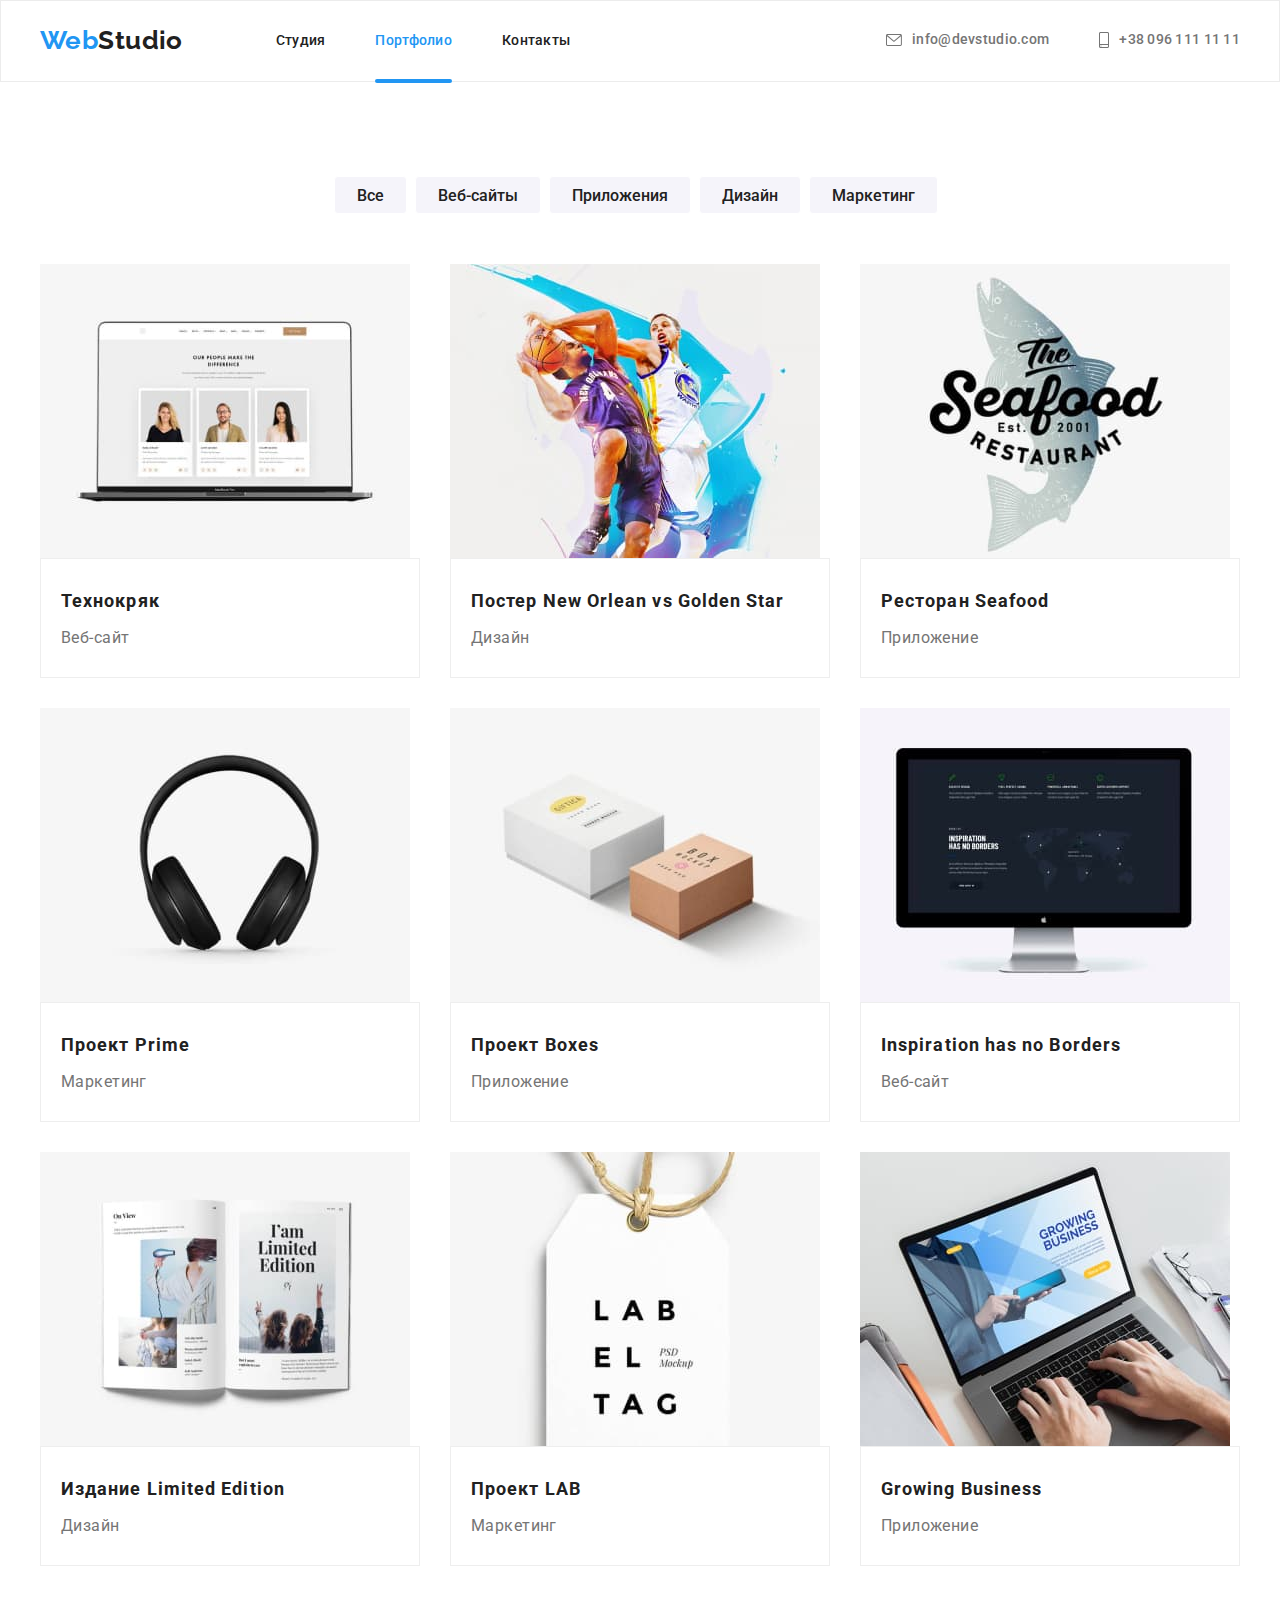
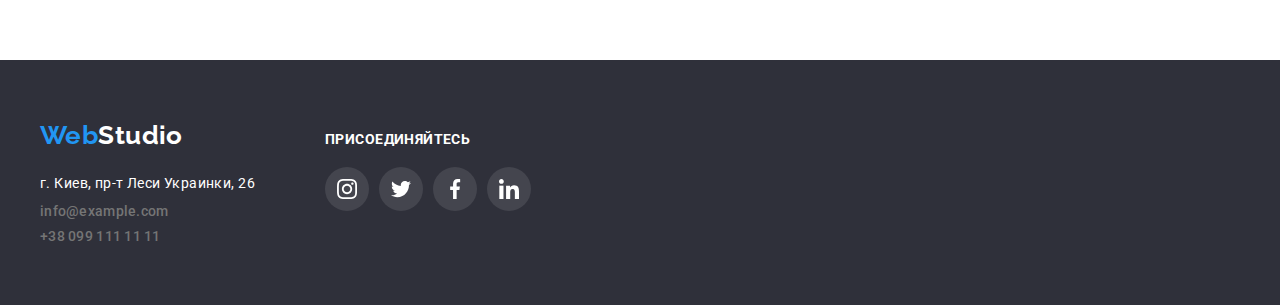
==== portfolio.html @ f32c3f4b "add new files" ====
<!DOCTYPE html>
<html lang="en">
  <head>
    <meta charset="UTF-8" />
    <meta http-equiv="X-UA-Compatible" content="IE=edge" />
    <meta name="viewport" content="width=device-width, initial-scale=1.0" />
    <title>Portfolio</title>
    <link rel="preconnect" href="https://fonts.gstatic.com" />
    <link
      href="https://fonts.googleapis.com/css2?family=Raleway:wght@700&family=Roboto:wght@400;500;700;900&display=swap"
      rel="stylesheet"
    />
    <link
      rel="stylesheet"
      href="https://cdnjs.cloudflare.com/ajax/libs/modern-normalize/0.2.0/modern-normalize.min.css"
      integrity="sha512-sqIVMkf5f8XGYI/UZYGs7wODxlUeoj9JknataPfUwtvrSKWMHrMXGZ7Evb6nabFYJQG15vFFyALe6r0nWCD1Ug=="
      crossorigin="anonymous"
    />
    <link rel="stylesheet" href="./css/style.css" />
  </head>

  <!-- BODY -->

  <body>
    <!-- HEADER -->
    <header class="header">
      <div class="container header-container">
        <!--NAVIGATION-->
        <nav class="menu-nav">
          <!--LOGO-->
          <a class="logo-header link animate__fadeIn" href="/index.html">
            <span class="logo-word">Web</span>Studio
          </a>
          <!--MENU-->
          <ul class="menu list">
            <li class="menu-item">
              <a class="menu-link link" href="./index.html">Студия</a>
            </li>
            <li class="menu-item">
              <a class="menu-link link portfolio current" href="./portfolio.html"
                >Портфолио</a
              >
            </li>
            <li class="menu-item">
              <a class="menu-link link" href="http://">Контакты</a>
            </li>
          </ul>
        </nav>

        <!--CONTACTS-->
        <ul class="contact-list list">
          <li>
            <a class="mail-link link" href="mailto:info@devstudio.com"
              ><svg class="mail-icon">
                <use href="./images/sprite.svg#icon-envelope"></use>
              </svg>
              info@devstudio.com</a
            >
          </li>
          <li>
            <a class="tel-link link" href="tel:++380961111111"
              ><svg class="smartphone-icon">
                <use href="./images/sprite.svg#icon-smartphone"></use>
              </svg>
              +38 096 111 11 11</a
            >
          </li>
        </ul>
      </div>
    </header>
    <!--END HEADER -->

    <!-- MAIN CONTENT -->
    <main>
      <section class="section">
        <div class="container">
          <!-- SECTION ONE - BUTTONS LIST -->
          <ul class="btn-list list">
            <li class="btn-list-item">
              <button class="btn-list-item-prtf" type="button">Все</button>
            </li>
            <li class="btn-list-item">
              <button class="btn-list-item-prtf" type="button">
                Веб-сайты
              </button>
            </li>
            <li class="btn-list-item">
              <button class="btn-list-item-prtf" type="button">
                Приложения
              </button>
            </li>
            <li class="btn-list-item">
              <button class="btn-list-item-prtf" type="button">Дизайн</button>
            </li>
            <li class="btn-list-item">
              <button class="btn-list-item-prtf" type="button">
                Маркетинг
              </button>
            </li>
          </ul>
          <!-- END BTN LIST -->

          <!-- SECTION TWO - IMAGES GALLERY -->
          <ul class="img-gallery list">
            <li class="img-gallery-item">
              <a href="#" class="gallery-item-link link"
                ><div class="gallery-list-image-wrapper">
                  <p class="overlay">
                    Технокряк это современная площадка распространения
                    коронавируса. Компании используют эту платформу для
                    цифрового шпионажа и атак на защищённые сервера
                    конкурентов.Технокряк это современная площадка
                    распространения коронавируса. Компании используют эту
                    платформу для цифрового шпионажа и атак на защищённые
                    сервера конкурентов.
                  </p>
                  <img
                    src="./images/portfolio-images/img.jpg"
                    alt=""
                    width="370"
                    height="294"
                  />
                </div>
                <div class="img-gallery-card">
                  <h3 class="img-gallery-item-h3">Технокряк</h3>
                  <p class="img-gallery-item-p">Веб-сайт</p>
                </div>
              </a>
            </li>
            <li class="img-gallery-item">
              <a href="#" class="gallery-item-link link"
                ><div class="gallery-list-image-wrapper">
                  <p class="overlay">
                    Технокряк это современная площадка распространения
                    коронавируса. Компании используют эту платформу для
                    цифрового шпионажа и атак на защищённые сервера
                    конкурентов.Технокряк это современная площадка
                    распространения коронавируса. Компании используют эту
                    платформу для цифрового шпионажа и атак на защищённые
                    сервера конкурентов.
                  </p>
              <img
                src="./images/portfolio-images/img-1.jpg"
                alt=""
                width="370"
                height="294"
              /></div>
              <div class="img-gallery-card">
                <h3 class="img-gallery-item-h3">
                  Постер New Orlean vs Golden Star
                </h3>
                <p class="img-gallery-item-p">Дизайн</p>
              </div>
            </li>
            <li class="img-gallery-item">
              <a href="#" class="gallery-item-link link"
                ><div class="gallery-list-image-wrapper">
                  <p class="overlay">
                    Технокряк это современная площадка распространения
                    коронавируса. Компании используют эту платформу для
                    цифрового шпионажа и атак на защищённые сервера
                    конкурентов.Технокряк это современная площадка
                    распространения коронавируса. Компании используют эту
                    платформу для цифрового шпионажа и атак на защищённые
                    сервера конкурентов.
                  </p>
              <img
                src="./images/portfolio-images/img-2.jpg"
                alt=""
                width="370"
                height="294"
              /></div>
              <div class="img-gallery-card">
                <h3 class="img-gallery-item-h3">Ресторан Seafood</h3>
                <p class="img-gallery-item-p">Приложение</p>
              </div>
            </li>
            <li class="img-gallery-item">
              <a href="#" class="gallery-item-link link"
                ><div class="gallery-list-image-wrapper">
                  <p class="overlay">
                    Технокряк это современная площадка распространения
                    коронавируса. Компании используют эту платформу для
                    цифрового шпионажа и атак на защищённые сервера
                    конкурентов.Технокряк это современная площадка
                    распространения коронавируса. Компании используют эту
                    платформу для цифрового шпионажа и атак на защищённые
                    сервера конкурентов.
                  </p>
              <img
                src="./images/portfolio-images/img-3.jpg"
                alt=""
                width="370"
                height="294"
              /></div>
              <div class="img-gallery-card">
                <h3 class="img-gallery-item-h3">Проект Prime</h3>
                <p class="img-gallery-item-p">Маркетинг</p>
              </div>
            </li>
            <li class="img-gallery-item">
              <a href="#" class="gallery-item-link link"
                ><div class="gallery-list-image-wrapper">
                  <p class="overlay">
                    Технокряк это современная площадка распространения
                    коронавируса. Компании используют эту платформу для
                    цифрового шпионажа и атак на защищённые сервера
                    конкурентов.Технокряк это современная площадка
                    распространения коронавируса. Компании используют эту
                    платформу для цифрового шпионажа и атак на защищённые
                    сервера конкурентов.
                  </p>
              <img
                src="./images/portfolio-images/img-4.jpg"
                alt=""
                width="370"
                height="294"
              /></div>
              <div class="img-gallery-card">
                <h3 class="img-gallery-item-h3">Проект Boxes</h3>
                <p class="img-gallery-item-p">Приложение</p>
              </div>
            </li>
            <li class="img-gallery-item">
              <a href="#" class="gallery-item-link link"
                ><div class="gallery-list-image-wrapper">
                  <p class="overlay">
                    Технокряк это современная площадка распространения
                    коронавируса. Компании используют эту платформу для
                    цифрового шпионажа и атак на защищённые сервера
                    конкурентов.Технокряк это современная площадка
                    распространения коронавируса. Компании используют эту
                    платформу для цифрового шпионажа и атак на защищённые
                    сервера конкурентов.
                  </p>
              <img
                src="./images/portfolio-images/img-5.jpg"
                alt=""
                width="370"
                height="294"
              /></div>
              <div class="img-gallery-card">
                <h3 class="img-gallery-item-h3">Inspiration has no Borders</h3>
                <p class="img-gallery-item-p">Веб-сайт</p>
              </div>
            </li>
            <li class="img-gallery-item">
              <a href="#" class="gallery-item-link link"
                ><div class="gallery-list-image-wrapper">
                  <p class="overlay">
                    Технокряк это современная площадка распространения
                    коронавируса. Компании используют эту платформу для
                    цифрового шпионажа и атак на защищённые сервера
                    конкурентов.Технокряк это современная площадка
                    распространения коронавируса. Компании используют эту
                    платформу для цифрового шпионажа и атак на защищённые
                    сервера конкурентов.
                  </p>
              <img
                src="./images/portfolio-images/img-6.jpg"
                alt=""
                width="370"
                height="294"
              /></div>
              <div class="img-gallery-card">
                <h3 class="img-gallery-item-h3">Издание Limited Edition</h3>
                <p class="img-gallery-item-p">Дизайн</p>
              </div>
            </li>
            <li class="img-gallery-item">
              <a href="#" class="gallery-item-link link"
                ><div class="gallery-list-image-wrapper">
                  <p class="overlay">
                    Технокряк это современная площадка распространения
                    коронавируса. Компании используют эту платформу для
                    цифрового шпионажа и атак на защищённые сервера
                    конкурентов.Технокряк это современная площадка
                    распространения коронавируса. Компании используют эту
                    платформу для цифрового шпионажа и атак на защищённые
                    сервера конкурентов.
                  </p>
              <img
                src="./images/portfolio-images/img-7.jpg"
                alt=""
                width="370"
                height="294"
              /></div>
              <div class="img-gallery-card">
                <h3 class="img-gallery-item-h3">Проект LAB</h3>
                <p class="img-gallery-item-p">Маркетинг</p>
              </div>
            </li>
            <li class="img-gallery-item">
              <a href="#" class="gallery-item-link link"
                ><div class="gallery-list-image-wrapper">
                  <p class="overlay">
                    Технокряк это современная площадка распространения
                    коронавируса. Компании используют эту платформу для
                    цифрового шпионажа и атак на защищённые сервера
                    конкурентов.Технокряк это современная площадка
                    распространения коронавируса. Компании используют эту
                    платформу для цифрового шпионажа и атак на защищённые
                    сервера конкурентов.
                  </p>
              <img
                src="./images/portfolio-images/img-8.jpg"
                alt=""
                width="370"
                height="294"
              /></div>
              <div class="img-gallery-card">
                <h3 class="img-gallery-item-h3">Growing Business</h3>
                <p class="img-gallery-item-p">Приложение</p>
              </div>
            </li>
          </ul>
          <!-- END IMAGES -->
        </div>
      </section>
    </main>

    <!-- FOOTER -->

    <footer class="footer">
      <div class="container footer-container">
        <div class="footer-left-container">
          <!--LOGO -->
          <div class="footer-logo-div">
            <a class="footer-logo link" href="/index.html">
              <span class="logo-word">Web</span>Studio
            </a>
          </div>
          <!-- CONTACTS -->

          <address class="logo-footer address">
            <ul class="list">
              <li class="address-link">
                <a
                  class="link"
                  href="https://goo.gl/maps/H4tPE2jpk2JbAKVr9"
                  target="_blank"
                  rel="noopener noreferrer"
                >
                  г. Киев, пр-т Леси Украинки, 26
                </a>
              </li>
              <li class="address-link">
                <a class="mail-link link" href="mailto:info@example.com">
                  info@example.com
                </a>
              </li>
              <li class="address-link">
                <a class="tel-link link" href="tel:+380991111111">
                  +38 099 111 11 11
                </a>
              </li>
            </ul>
          </address>
        </div>
        <!-- END CONTACTS -->

        <!-- SOCIAL IKONS -->
        <div class="footer-social-container">
          <h3 class="footer-social-title">Присоединяйтесь</h3>
          <ul class="list footer-social-list">
            <li class="footer-social-list-item">
              <a href="#" class="footer-social-list-item-link">
                <svg class="footer-social-icon" width="20" height="20">
                  <use href="./images/sprite.svg#icon-instagram"></use>
                </svg>
              </a>
            </li>
            <li class="footer-social-list-item">
              <a href="#" class="footer-social-list-item-link">
                <svg class="footer-social-icon" width="20" height="20">
                  <use href="./images/sprite.svg#icon-twitter"></use>
                </svg>
              </a>
            </li>
            <li class="footer-social-list-item">
              <a href="#" class="footer-social-list-item-link">
                <svg class="footer-social-icon" width="20" height="20">
                  <use href="./images/sprite.svg#icon-facebook"></use>
                </svg>
              </a>
            </li>
            <li class="footer-social-list-item">
              <a href="#" class="footer-social-list-item-link">
                <svg class="footer-social-icon" width="20" height="20">
                  <use href="./images/sprite.svg#icon-linkedin"></use>
                </svg>
              </a>
            </li>
          </ul>
        </div>
      </div>
    </footer>
  </body>
</html>
---- css/style.css ----
:root {
  --main-font: "Roboto", sans-serif;
  --secondary-font: "Raleway", sans-serif;
  --main-bcgrnd-color: #ffffff;
  --font-heading-color: #212121;
  --font-paragraph-color: #757575;
  --main-and-footer-bcgrnd-color: #2f303a;
  --font—btn-accent-color: #2196f3;
  --btn-click-on-color: #188ce8;
  --btn-portfolio-color: #f5f4fa;
  --team-bcrnd-color: #f5f4fa;
  --social-icon-main-color: #afb1b8;
  --background-image-color: #c4c4c4;
  --backgroung-image-overlay: rgba(47, 48, 58, 0.4);
  --background-icon-color: #f5f4fa;
}
/* BASE RESET */
h1,
h2,
h3,
h4,
h5,
h6,
p {
  margin-top: 0;
  margin-bottom: 0;
}
ul,
ol {
  margin-top: 0;
  margin-bottom: 0;
  padding-left: 0;
}
img {
  display: block;
}
.list {
  list-style: none;
}
.link {
  text-decoration: none;
  color: var(--main-bcgrnd-color);
}
.section {
  padding-top: 94px;
  padding-bottom: 94px;
}
/* DIV Class = CONTAINER center content */
.container {
  width: 1200px;
  padding-left: 15px;
  padding-right: 15px;
  margin: 0 auto;
}
/* hide checkbox */
.visually-hidden {
  position: absolute !important;
  clip: rect(1px 1px 1px 1px); /* IE6, IE7 */
  clip: rect(1px, 1px, 1px, 1px);
  padding: 0 !important;
  border: 0 !important;
  height: 1px !important;
  width: 1px !important;
  overflow: hidden;
}

/* BODY */
body {
  font-family: var(--main-font);
  background-color: var(--main-bcgrnd-color);
  color: var(--font-heading-color);
  font-size: 14px;
  letter-spacing: 0.03em;
  margin: 0 auto;
}

/* HEADER */
.header {
  padding-top: 24px;
  padding-bottom: 25px;
  background-color: var(--main-bcgrnd-color);
  border: 1px solid #ececec;
}
.header-container {
  display: flex;
  justify-content: space-between;
}
.menu-nav {
  display: flex;
  align-items: center;
}
.menu {
  display: flex;
}
.menu-item:not(:last-child) {
  margin-right: 50px;
}
.menu-link {
  position: relative;
  font-family: "Roboto", sans-serif;
  font-weight: 500;
  line-height: 1.14;
  letter-spacing: 0.02em;
  color: var(--font-heading-color);
  transition: color 250ms cubic-bezier(0.4, 0, 0.2, 1),
    fill 250ms cubic-bezier(0.4, 0, 0.2, 1);
}
.menu-link:hover,
.menu-link:focus {
  color: var(--font—btn-accent-color);
}
/* contacts */
.contact-list {
  display: flex;
  align-items: center;
}
.mail-icon {
  width: 16px;
  height: 12px;
  margin-right: 10px;
}
.smartphone-icon {
  width: 10px;
  height: 16px;
  margin-right: 10px;
}
.mail-link {
  font-family: "Roboto", sans-serif;
  font-weight: 500;
  line-height: 1.14;
  letter-spacing: 0.02em;
  color: var(--font-paragraph-color);
  margin-right: 50px;
  fill: var(--font-paragraph-color);
  display: flex;
  align-items: center;
  transition: color 250ms cubic-bezier(0.4, 0, 0.2, 1),
    fill 250ms cubic-bezier(0.4, 0, 0.2, 1);
}
.mail-link:hover,
.mail-link:focus {
  color: var(--font—btn-accent-color);
  fill: var(--font—btn-accent-color);
}
.studio,
.portfolio {
  color: var(--font—btn-accent-color);
}
.tel-link {
  font-family: "Roboto", sans-serif;
  font-weight: 500;
  line-height: 1.14;
  letter-spacing: 0.02em;
  color: var(--font-paragraph-color);
  fill: var(--font-paragraph-color);
  display: flex;
  align-items: center;
  transition: color 250ms cubic-bezier(0.4, 0, 0.2, 1),
    fill 250ms cubic-bezier(0.4, 0, 0.2, 1);
}
.tel-link:hover,
.tel-link:focus {
  color: var(--font—btn-accent-color);
  fill: var(--font—btn-accent-color);
}
.logo-header {
  font-family: "Raleway", sans-serif;
  font-weight: 700;
  font-size: 26px;
  line-height: 1.19;
  color: var(--font-heading-color);
  margin-right: 93px;
  /* animation-duration: 3000ms;
  animation-iteration-count: 1; */
}
/* decorate line current*/
.current::after {
  position: absolute;
  content: "";
  left: 0;
  width: 100%;
  height: 4px;
  background-color: var(--font—btn-accent-color);
  margin-top: 47px;
  border-radius: 2px;
}
/* END HEADER */

/* MAIN CONTENT */

/* SECTION ONE - HERO */
.hero {
  padding-top: 200px;
  padding-bottom: 200px;
  background-color: var(--background-image-color);
  background-image: linear-gradient(
      var(--backgroung-image-overlay),
      var(--backgroung-image-overlay)
    ),
    url(../images/background-image.jpg);
  background-size: cover;
}
.hero-container {
  display: flex;
  flex-direction: column;
  align-items: center;
}
.hero-text {
  width: 696px;
  margin: 0 auto 30px;
  font-family: "Roboto", sans-serif;
  font-weight: 900;
  font-size: 44px;
  line-height: 1.36;
  text-align: center;
  letter-spacing: 0.06em;
  text-transform: uppercase;
  color: var(--main-bcgrnd-color);
}
/* MODAL BUTTON */
.modal-btn {
  height: 50px;
  font-family: "Roboto", sans-serif;
  font-weight: 700;
  font-size: 16px;
  line-height: 1.875;
  letter-spacing: 0.06em;
  color: var(--main-bcgrnd-color);
  background: var(--font—btn-accent-color);
  box-shadow: 0px 4px 4px rgba(0, 0, 0, 0.15);
  border-radius: 4px;
  cursor: pointer;
  padding: 10px 30px;
  border: 1px;
  animation-duration: 2000ms;
  animation-iteration-count: 1;
  transition: color 250ms cubic-bezier(0.4, 0, 0.2, 1),
    fill 250ms cubic-bezier(0.4, 0, 0.2, 1);
}
.modal-btn:hover,
.modal-btn:focus {
  background: var(--btn-click-on-color);
  box-shadow: 0px 4px 4px rgba(0, 0, 0, 0.15);
  border-radius: 4px;
}
/* PORTFOLIO - BUTTON */
.btn-list {
  display: flex;
  margin-bottom: 50px;
  justify-content: center;
}
.btn-list-item {
  margin-right: 8px;
}
.btn-list-item-prtf {
  height: 38px;
  font-family: "Roboto", sans-serif;
  font-weight: 500;
  font-size: 16px;
  line-height: 1.625;
  text-align: center;
  color: var(--font-heading-color);
  background: var(--btn-portfolio-color);
  border-radius: 4px;
  padding: 6px 22px;
  border: none;
  border: 1px solid var(--main-bcgrnd-color);
  transition: color 250ms cubic-bezier(0.4, 0, 0.2, 1),
    fill 250ms cubic-bezier(0.4, 0, 0.2, 1);
}
.btn-list-item-prtf:hover,
.btn-list-item-prtf:focus {
  cursor: pointer;
  color: var(--main-bcgrnd-color);
  background: var(--font—btn-accent-color);
  /* shadow-middle */
  box-shadow: 0px 3px 1px rgba(0, 0, 0, 0.1), 0px 1px 2px rgba(0, 0, 0, 0.08),
    0px 2px 2px rgba(0, 0, 0, 0.12);
  border-radius: 4px;
}

/* END PORTFOLIO BUTTON */
/* END SECTION ONE - HERO */

/* SECTION TWO - OUR WORK */
.our-work {
  padding-bottom: 0;
}
.our-work-list {
  display: flex;
}
/* li */
.our-work-list-item {
  width: 270px;
}
.our-work-list-item:not(:first-child) {
  margin-left: 30px;
}
/* icons */
.our-work-icon-div {
  display: flex;
  justify-content: center;
  align-items: center;
  width: 270px;
  height: 120px;
  background: var(--background-icon-color);
  border-radius: 4px;
  margin-bottom: 30px;
}
.our-work-icon {
  width: 70px;
  height: 70px;
}
/* end icons */
.our-work-list-item-h3 {
  font-family: "Roboto", sans-serif;
  font-weight: 700;
  font-size: 14px;
  line-height: 1.14;
  text-transform: uppercase;
  color: var(--font-heading-color);
  margin-bottom: 10px;
}
.our-work-list-item-p {
  font-family: "Roboto", sans-serif;
  font-weight: 400;
  line-height: 1.714;
  /* or 171% */
  color: var(--font-paragraph-color);
}

/* OUR WORK IMAGES */
.our-work-team-h2 {
  font-family: "Roboto", sans-serif;
  font-weight: 700;
  font-size: 36px;
  line-height: 1.67;
  text-align: center;
  color: var(--font-heading-color);
  margin-bottom: 50px;
}
/* ul */
.our-work-imgs {
  display: flex;
  flex-wrap: wrap;
  flex-basis: calc((100% - 90px) / 3);
  margin-left: -30px;
  margin-top: -30px;
}
/* li */
.our-work-imgs-item {
  margin-left: 30px;
  margin-top: 30px;
}
/* div (img and p) */
.our-work-label {
  position: relative;
}
/* p */
.our-work-title {
  position: absolute;
  bottom: 0;
  left: 0;
  width: 100%;
  height: 70px;
  display: flex;
  align-items: center;
  justify-content: center;
  font-weight: 500;
  font-size: 14px;
  line-height: 1.14;
  text-align: center;
  letter-spacing: 0.03em;
  text-transform: uppercase;
  color: var(--main-bcgrnd-color);
  background-color: rgba(47, 48, 58, 0.8);
}
/* END OUR WORK IMAGES */
/* END SECTION TWO - OUR WORK */

/* PORTFOLIO - SECTION TWO - IMAGES GALLERY */
.img-gallery {
  display: flex;
  flex-wrap: wrap;
  margin-right: -30px;
  margin-top: -30px;
}
.img-gallery-card {
  padding: 24px 20px;
  border: 1px solid #eeeeee;
  box-sizing: border-box;
}
.img-gallery-item {
  flex-basis: calc((100% - 90px) / 3);
  margin-right: 30px;
  margin-top: 30px;
}
.img-gallery-item-h3 {
  font-family: "Roboto", sans-serif;
  font-weight: 700;
  font-size: 18px;
  line-height: 2;
  letter-spacing: 0.06em;
  color: var(--font-heading-color);
  margin-bottom: 4px;
}
.img-gallery-item-p {
  font-family: "Roboto", sans-serif;
  font-weight: 400;
  font-size: 16px;
  line-height: 1.875;
  color: var(--font-paragraph-color);
}
.img-gallery-item:hover,
.img-gallery-item:focus {
  cursor: pointer;
  box-shadow: 0px 1px 1px rgba(0, 0, 0, 0.12), 0px 4px 4px rgba(0, 0, 0, 0.06),
    1px 4px 6px rgba(0, 0, 0, 0.16);
}
/* overlay text on card */
.gallery-list-image-wrapper {
  position: relative;
  overflow: hidden;
}
.overlay {
  position: absolute;
  top: 0;
  left: 0;
  width: 100%;
  height: 100%;
  font-weight: 400;
  font-size: 18px;
  line-height: 1.556;
  color: var(--main-bcgrnd-color);
  background-color: rgba(33, 150, 243, 0.9);
  padding: 63px 24px;
  overflow-y: scroll;
  transform: translateY(100%);
  transition: transform 250ms linear;
}
.gallery-item-link:hover .overlay,
.gallery-item-link:focus .overlay {
  transform: translateY(0%);
}
/* end overlay */

/* END PORTFOLIO SECTION TWO - IMAGES GALLERY */

/* SECTION THREE - TEAM */
.team {
  background-color: var(--team-bcrnd-color);
}
.team-list {
  display: flex;
  flex-wrap: wrap;
  margin-right: -30px;
  margin-top: -30px;
}
.team-list-item {
  flex-basis: calc((100% - 120px) / 4);
  margin-right: 30px;
  margin-top: 30px;
  background-color: var(--main-bcgrnd-color);
  box-shadow: 0px 1px 3px rgba(0, 0, 0, 0.12), 0px 1px 1px rgba(0, 0, 0, 0.14),
    0px 2px 1px rgba(0, 0, 0, 0.2);
  border-radius: 0px 0px 4px 4px;
}
.card {
  padding: 30px;
}
.team-list-item-h3 {
  font-family: "Roboto", sans-serif;
  font-weight: 500;
  font-size: 16px;
  line-height: 1.188;
  text-align: center;
  color: var(--font-heading-color);
  margin-bottom: 10px;
}
.team-list-item-p {
  font-family: "Roboto", sans-serif;
  font-weight: 400;
  font-size: 16px;
  line-height: 1.88;
  text-align: center;
  color: var(--font-paragraph-color);
  margin-bottom: 16px;
}
/* icons */
/* li */
.team-social-list {
  display: flex;
  width: 200px;
  margin: 0 auto;
}
/* dinamic icon */
.team-social-list-item-link:hover,
.team-social-list-item-link:focus {
  background-color: var(--font—btn-accent-color);
}
.team-social-list-item-link:hover .social-icon,
.team-social-list-item-link:focus .social-icon {
  fill: var(--main-bcgrnd-color);
}
.team-social-list-item:not(:last-child) {
  margin-right: 10px;
}
.team-social-list-item-link {
  display: flex;
  justify-content: center;
  align-items: center;
  width: 44px;
  height: 44px;
  border-radius: 50%;
  background-color: rgba(255, 255, 255, 0.1);
  background-position: center;
  position: relative;
  transition: color 250ms cubic-bezier(0.4, 0, 0.2, 1),
    fill 250ms cubic-bezier(0.4, 0, 0.2, 1);
}
.social-icon {
  position: absolute;
  fill: var(--social-icon-main-color);
  transition: color 250ms cubic-bezier(0.4, 0, 0.2, 1),
    fill 250ms cubic-bezier(0.4, 0, 0.2, 1);
}

/* END SECTION THREE - TEAM */

/* SECTION FOUR - ICONS TEAM */
/* div */
/* .icons-team-div {} */
/* h2 */
.icons-title {
  font-weight: 700;
  font-size: 36px;
  line-height: 42px;
  text-align: center;
  letter-spacing: 0.03em;
  color: #212121;
  margin-bottom: 50px;
}
/* ul */
.icons-team-ulist {
  display: flex;
}
/* li */
.icons-team-list-item:not(:last-child) {
  margin-right: 30px;
}
/* a */
.icon-team-list-link {
  display: flex;
  justify-content: center;
  align-items: center;
  width: 170px;
  height: 92px;
  background-color: transparent;
  border: 1px solid #afb1b8;
  box-sizing: border-box;
  border-radius: 4px;
  transition: color 250ms cubic-bezier(0.4, 0, 0.2, 1),
    fill 250ms cubic-bezier(0.4, 0, 0.2, 1);
}
.icon-team-list-link:hover,
.icon-team-list-link:focus {
  border: 1px solid var(--font—btn-accent-color);
}
.group-team-icon {
  fill: var(--social-icon-main-color);
  transition: color 250ms cubic-bezier(0.4, 0, 0.2, 1),
    fill 250ms cubic-bezier(0.4, 0, 0.2, 1);
}
.icon-team-list-link:hover .group-team-icon,
.icon-team-list-link:focus .group-team-icon {
  fill: var(--font—btn-accent-color);
}
/* END SECTION FOUR - ICONS TEAM */

/* FOOTER */
.footer {
  background-color: var(--main-and-footer-bcgrnd-color);
  padding-top: 60px;
  padding-bottom: 60px;
}
.footer-container {
  display: flex;
  align-items: baseline;
}
.footer-left-container {
  margin-right: 70px;
}
.footer-logo-div {
  margin-bottom: 20px;
}
.footer-logo {
  font-family: "Raleway", sans-serif;
  font-style: normal;
  font-weight: 700;
  font-size: 26px;
  line-height: 1.19;
  color: var(--main-bcgrnd-color);
}
.logo-word {
  color: var(--font—btn-accent-color);
}
.address-link:not(:last-child) {
  margin-bottom: 9px;
}
.address-link {
  line-height: 24px;
}
.address {
  font-style: normal;
}
.footer-mail-link,
.footer-tel-link {
  color: rgba(255, 255, 255, 0.6);
}
/* footer-social-icons */
.footer-social-title,
.subscribe-title {
  font-weight: 700;
  font-size: 14px;
  line-height: 1.143;
  letter-spacing: 0.03em;
  text-transform: uppercase;
  color: var(--main-bcgrnd-color);
  margin-bottom: 20px;
}
/* li */
.footer-social-list {
  display: flex;
  width: 200px;
  margin: 0 auto;
}
.footer-social-list-item-link:hover,
.footer-social-list-item-link:focus {
  background-color: var(--font—btn-accent-color);
  fill: var(--font—btn-accent-color);
}

.footer-social-list-item:not(:last-child) {
  margin-right: 10px;
}
.footer-social-list-item-link {
  display: flex;
  justify-content: center;
  align-items: center;
  width: 44px;
  height: 44px;
  border-radius: 50%;
  background-color: rgba(255, 255, 255, 0.1);
  background-position: center;
  position: relative;
  transition: color 250ms cubic-bezier(0.4, 0, 0.2, 1),
    fill 250ms cubic-bezier(0.4, 0, 0.2, 1);
}
.footer-social-icon {
  position: absolute;
  fill: var(--main-bcgrnd-color);
  transition: color 250ms cubic-bezier(0.4, 0, 0.2, 1),
    fill 250ms cubic-bezier(0.4, 0, 0.2, 1);
}
/* SUBSCRIBE BOX */
.subscribe {
  margin-left: 93px;
}
.subscribe-input-btn-container {
  display: flex;
  align-items: baseline;
}
/* email field */
.email-form {
  height: 50px;
  width: 358px;
  font-size: 16px;
  line-height: 1.25;
  background-color: inherit;
  color: var(--main-bcgrnd-color);
  padding-left: 16px;
  border: 1px solid rgba(255, 255, 255, 0.3);
  box-sizing: border-box;
  filter: drop-shadow(0px 4px 4px rgba(0, 0, 0, 0.15));
  border-radius: 4px;
  transition: border-color 250ms cubic-bezier(0.4, 0, 0.2, 1);
  margin-right: 12px;
}
.email-form:focus {
  border-color: var(--font—btn-accent-color);
  outline: none;
}

/* button type */
.subscribe-form-btn {
  display: flex;
  align-items: center;
  justify-content: center;
  width: 200px;
  height: 50px;
  font-family: "Roboto", sans-serif;
  font-weight: 700;
  font-size: 16px;
  line-height: 1.88;
  letter-spacing: 0.06em;
  color: var(--main-bcgrnd-color);
  background: var(--font—btn-accent-color);
  box-shadow: 0px 4px 4px rgba(0, 0, 0, 0.15);
  border-radius: 4px;
  cursor: pointer;
  padding: 10px 30px;
  border: 1px;
  transition: color 250ms cubic-bezier(0.4, 0, 0.2, 1),
    fill 250ms cubic-bezier(0.4, 0, 0.2, 1);
}
.subscribe-form-btn:hover,
.subscribe-form-btn:focus {
  background: var(--btn-click-on-color);
  box-shadow: 0px 4px 4px rgba(0, 0, 0, 0.15);
  border-radius: 4px;
}
.footer-btn-icon {
  height: 24px;
  width: 24px;
  margin-top: 10px;
  margin-left: 10px;
  fill: var(--main-bcgrnd-color);
}
/* END FOOTER */

/* MODAL WINDOW */

.backdrop {
  position: fixed;
  top: 0;
  left: 0;
  width: 100%;
  height: 100%;
  background-color: rgba(0, 0, 0, 0.2);
  z-index: 100;
  transition: opacity 250ms cubic-bezier(0.4, 0, 0.2, 1),
    visibility 250ms cubic-bezier(0.4, 0, 0.2, 1);
}
.is-hidden {
  opacity: 0;
  visibility: hidden;
  pointer-events: none;
}
.modal {
  position: absolute;
  top: 50%;
  left: 50%;
  transform: translate(-50%, -50%);
  width: 528px;
  height: 581px;
  background-color: var(--main-bcgrnd-color);
  border-radius: 4px;
  padding: 40px;
}
.modal-close-btn {
  position: absolute;
  top: 8px;
  right: 8px;
  width: 30px;
  height: 30px;
  background-color: transparent;
  border: 1px solid rgba(0, 0, 0, 0.1);
  border-radius: 50%;
  cursor: pointer;
  padding: 0;
}
.close-btn-icon {
  height: 11px;
  width: 11px;
}
.modal-form-head {
  font-weight: 700;
  font-size: 20px;
  line-height: 1.15;
  text-align: center;
  margin-bottom: 30px;
}
.modal-form {
  display: flex;
  flex-direction: column;
}

/* icons description */
.modal-form-input-wrapper {
  position: relative;
  display: block;
  margin-top: 4px;
}
.modal-form-field {
  margin-bottom: 10px;
}
.modal-form-input {
  width: 100%;
  height: 40px;
  border: 1px solid rgba(33, 33, 33, 0.2);
  border-radius: 4px;
  padding-left: 42px;
}
.modal-form-icon {
  position: absolute;
  top: 50%;
  left: 15px;
  transform: translateY(-50%);
  display: block;
  width: 12px;
  height: 12px;
  fill: var(--font-heading-color);
}

.modal-form-input:focus {
  border-color: var(--font—btn-accent-color);
  outline: none;
}
.modal-form-input:focus + .modal-form-icon {
  fill: var(--font—btn-accent-color);
}
/* validation */
.modal-form-input:required:focus:not(:placeholder-shown):valid {
  border-color: var(--btn-click-on-color);
}
.modal-form-input:required:focus:not(:placeholder-shown):invalid {
  border-color: tomato;
}

/* textarea */
.modal-form-message {
  resize: none;
  width: 100%;
  height: 120px;
  border: 1px solid rgba(33, 33, 33, 0.2);
  border-radius: 4px;
  padding: 12px 16px;
  margin-top: 4px;
}
.modal-form-message::placeholder {
  font-weight: 400;
  font-size: 14px;
  line-height: 1.143;
  letter-spacing: 0.01em;
  color: rgba(117, 117, 117, 0.5);
}
.modal-form-message:focus {
  outline: none;
  border-color: var(--font—btn-accent-color);
}
/* checkbox */
.modal-form-checkbox-policy {
  font-weight: 400;
  font-size: 14px;
  line-height: 1.714;
  color: var(--font-paragraph-color);
}
.modal-form-checkbox-policy::before {
  display: inline-block;
  vertical-align: middle;
  content: "";
  width: 16px;
  height: 15px;
  border-radius: 2px;
  cursor: pointer;
  border: 2px solid var(--font-heading-color);
  /* outline: 2px solid var(--font-heading-color); */
  margin-right: 7px;
}
.modal-form-checkbox:checked + .modal-form-checkbox-policy::before {
  background-image: url(../images/icon-check.svg);
  /* outline: var(--font—btn-accent-color); */
}
.modal-form-checkbox:focus + .modal-form-checkbox-policy::before {
  /* outline-color: var(--font—btn-accent-color); */
  outline: var(--font—btn-accent-color);
}

/* approve button */
.modal-form-btn {
  align-self: center;
  height: 50px;
  font-family: "Roboto", sans-serif;
  font-weight: 700;
  font-size: 16px;
  line-height: 1.875;
  letter-spacing: 0.06em;
  color: var(--main-bcgrnd-color);
  background: var(--font—btn-accent-color);
  box-shadow: 0px 4px 4px rgba(0, 0, 0, 0.15);
  border-radius: 4px;
  cursor: pointer;
  padding: 10px 30px;
  border: 1px;
  animation-duration: 2000ms;
  animation-iteration-count: 1;
  transition: color 250ms cubic-bezier(0.4, 0, 0.2, 1),
    fill 250ms cubic-bezier(0.4, 0, 0.2, 1);
  margin-top: 30px;
}
.modal-form-btn:hover,
.modal-form-btn:focus {
  background: var(--btn-click-on-color);
  box-shadow: 0px 4px 4px rgba(0, 0, 0, 0.15);
  border-radius: 4px;
}
/* END MODAL WINDOW */
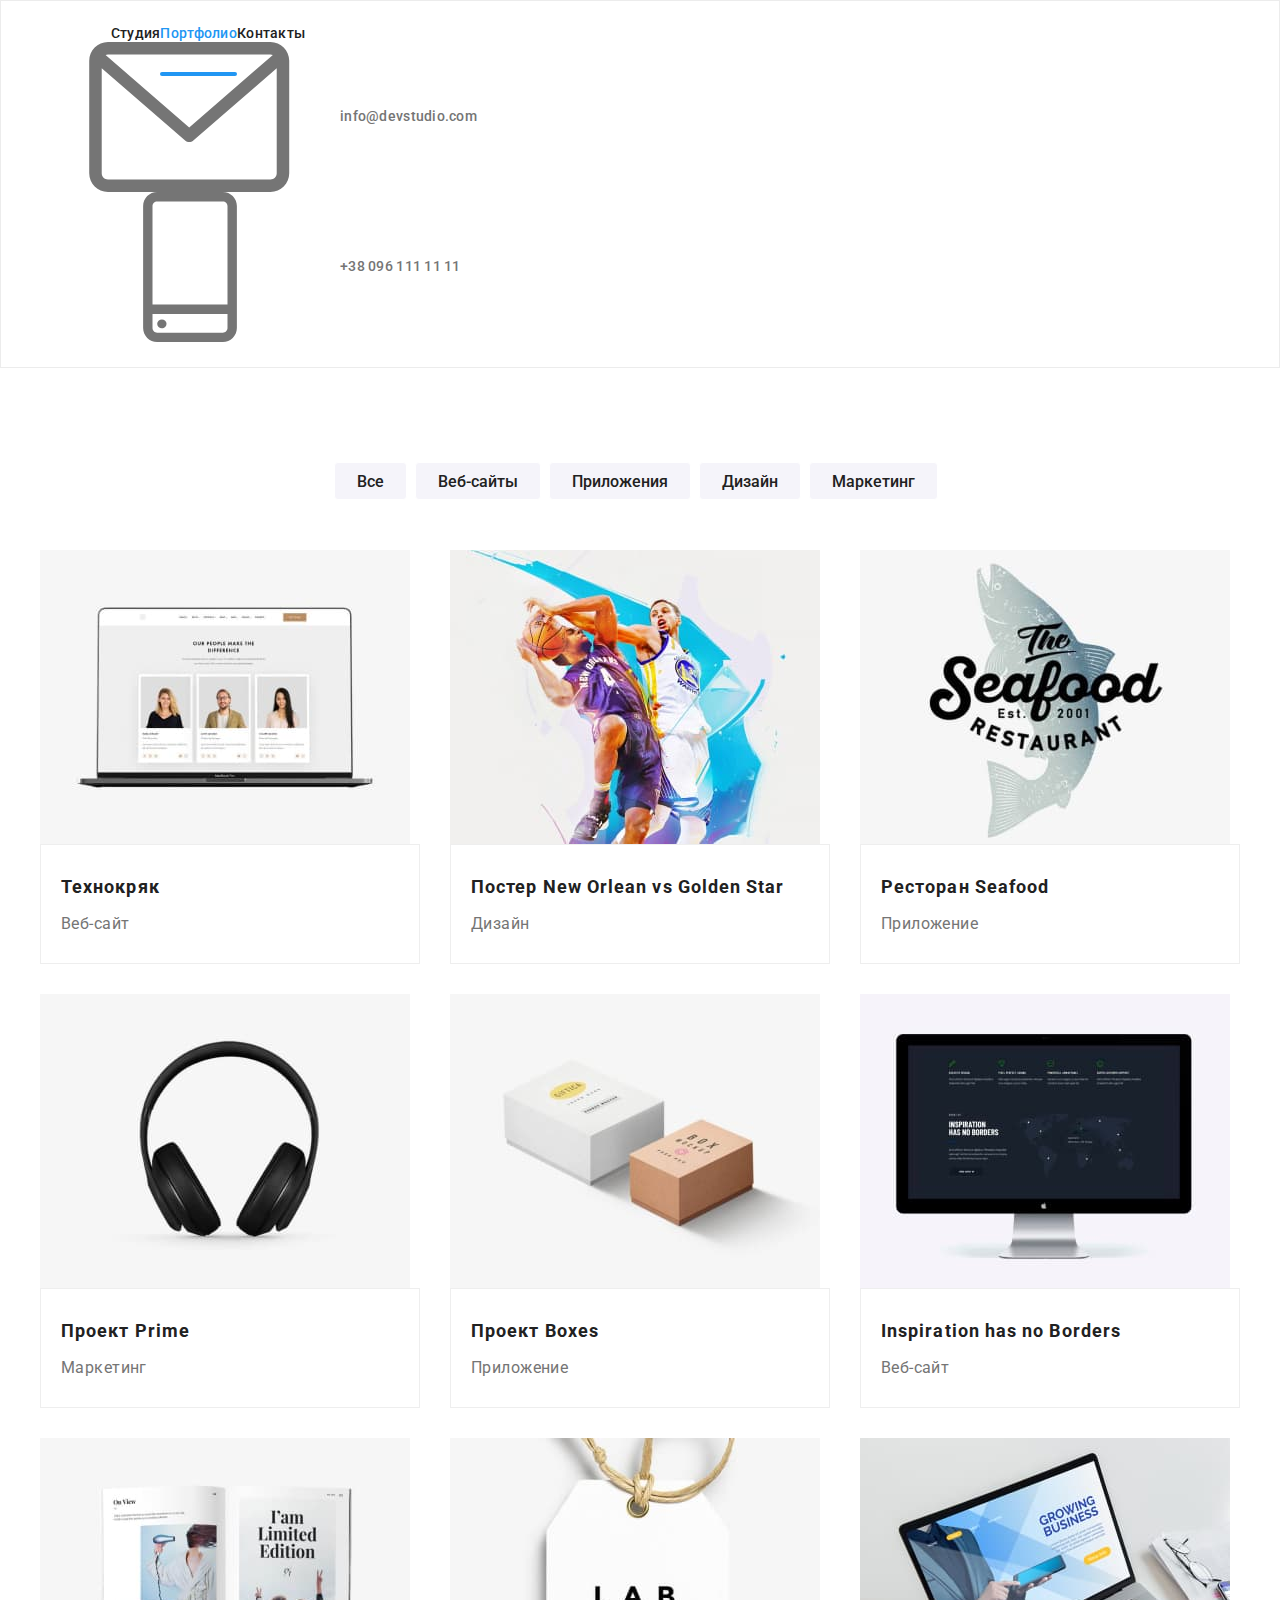
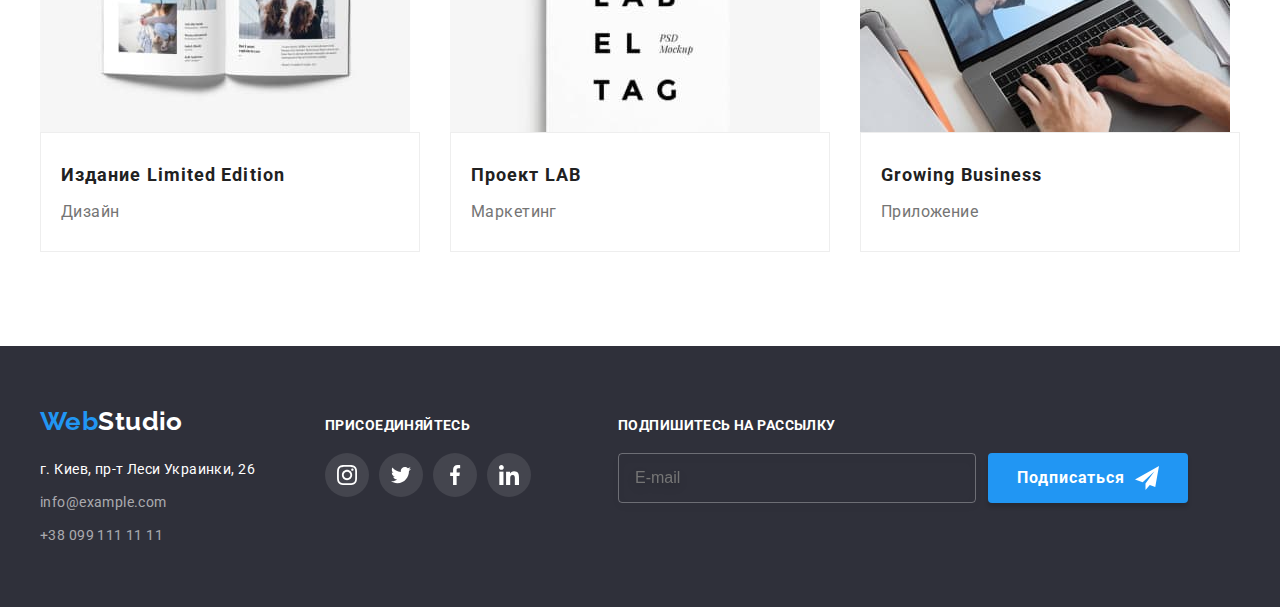
==== commit 53588cb7: "fin" ====
--- a/portfolio.html
+++ b/portfolio.html
@@ -16,7 +16,8 @@
       integrity="sha512-sqIVMkf5f8XGYI/UZYGs7wODxlUeoj9JknataPfUwtvrSKWMHrMXGZ7Evb6nabFYJQG15vFFyALe6r0nWCD1Ug=="
       crossorigin="anonymous"
     />
-    <link rel="stylesheet" href="./css/style.css" />
+    <!-- <link rel="stylesheet" href="./css/style.css" /> -->
+    <link rel="stylesheet" href="./css/main.min.css" />
   </head>
 
   <!-- BODY -->
@@ -345,12 +346,12 @@
                 </a>
               </li>
               <li class="address-link">
-                <a class="mail-link link" href="mailto:info@example.com">
+                <a class="footer-mail-link link" href="mailto:info@example.com">
                   info@example.com
                 </a>
               </li>
               <li class="address-link">
-                <a class="tel-link link" href="tel:+380991111111">
+                <a class="footer-tel-link link" href="tel:+380991111111">
                   +38 099 111 11 11
                 </a>
               </li>
@@ -393,6 +394,34 @@
             </li>
           </ul>
         </div>
+
+        <!-- SUBSCRIBE FIELD -->
+        <div class="subscribe">
+          <h3 class="subscribe-title">Подпишитесь на рассылку</h3>
+          <!-- input form -->
+          <div class="subscribe-input-btn-container">
+            <label class="modal-form-field">
+              <input
+                class="email-form"
+                type="email"
+                name="email"
+                placeholder="E-mail"
+                required
+              />
+            </label>
+            <!-- btn -->
+            <button type="submit" class="subscribe-form-btn">
+              Подписаться
+              <span class="subscribe-btn-icon">
+                <svg class="footer-btn-icon" width="24" height="24">
+                  <use href="./images/sprite.svg#icon-icon-send"></use>
+                </svg>
+              </span>
+            </button>
+          </div>
+
+          <!-- end btn -->
+        </div>
       </div>
     </footer>
   </body>
--- a/css/style.css
+++ b/css/style.css
@@ -1,907 +1,27 @@
-:root {
-  --main-font: "Roboto", sans-serif;
-  --secondary-font: "Raleway", sans-serif;
-  --main-bcgrnd-color: #ffffff;
-  --font-heading-color: #212121;
-  --font-paragraph-color: #757575;
-  --main-and-footer-bcgrnd-color: #2f303a;
-  --font—btn-accent-color: #2196f3;
-  --btn-click-on-color: #188ce8;
-  --btn-portfolio-color: #f5f4fa;
-  --team-bcrnd-color: #f5f4fa;
-  --social-icon-main-color: #afb1b8;
-  --background-image-color: #c4c4c4;
-  --backgroung-image-overlay: rgba(47, 48, 58, 0.4);
-  --background-icon-color: #f5f4fa;
-}
 /* BASE RESET */
-h1,
-h2,
-h3,
-h4,
-h5,
-h6,
-p {
-  margin-top: 0;
-  margin-bottom: 0;
-}
-ul,
-ol {
-  margin-top: 0;
-  margin-bottom: 0;
-  padding-left: 0;
-}
-img {
-  display: block;
-}
-.list {
-  list-style: none;
-}
-.link {
-  text-decoration: none;
-  color: var(--main-bcgrnd-color);
-}
-.section {
-  padding-top: 94px;
-  padding-bottom: 94px;
-}
+
 /* DIV Class = CONTAINER center content */
-.container {
-  width: 1200px;
-  padding-left: 15px;
-  padding-right: 15px;
-  margin: 0 auto;
-}
-/* hide checkbox */
-.visually-hidden {
-  position: absolute !important;
-  clip: rect(1px 1px 1px 1px); /* IE6, IE7 */
-  clip: rect(1px, 1px, 1px, 1px);
-  padding: 0 !important;
-  border: 0 !important;
-  height: 1px !important;
-  width: 1px !important;
-  overflow: hidden;
-}
 
 /* BODY */
-body {
-  font-family: var(--main-font);
-  background-color: var(--main-bcgrnd-color);
-  color: var(--font-heading-color);
-  font-size: 14px;
-  letter-spacing: 0.03em;
-  margin: 0 auto;
-}
 
 /* HEADER */
-.header {
-  padding-top: 24px;
-  padding-bottom: 25px;
-  background-color: var(--main-bcgrnd-color);
-  border: 1px solid #ececec;
-}
-.header-container {
-  display: flex;
-  justify-content: space-between;
-}
-.menu-nav {
-  display: flex;
-  align-items: center;
-}
-.menu {
-  display: flex;
-}
-.menu-item:not(:last-child) {
-  margin-right: 50px;
-}
-.menu-link {
-  position: relative;
-  font-family: "Roboto", sans-serif;
-  font-weight: 500;
-  line-height: 1.14;
-  letter-spacing: 0.02em;
-  color: var(--font-heading-color);
-  transition: color 250ms cubic-bezier(0.4, 0, 0.2, 1),
-    fill 250ms cubic-bezier(0.4, 0, 0.2, 1);
-}
-.menu-link:hover,
-.menu-link:focus {
-  color: var(--font—btn-accent-color);
-}
-/* contacts */
-.contact-list {
-  display: flex;
-  align-items: center;
-}
-.mail-icon {
-  width: 16px;
-  height: 12px;
-  margin-right: 10px;
-}
-.smartphone-icon {
-  width: 10px;
-  height: 16px;
-  margin-right: 10px;
-}
-.mail-link {
-  font-family: "Roboto", sans-serif;
-  font-weight: 500;
-  line-height: 1.14;
-  letter-spacing: 0.02em;
-  color: var(--font-paragraph-color);
-  margin-right: 50px;
-  fill: var(--font-paragraph-color);
-  display: flex;
-  align-items: center;
-  transition: color 250ms cubic-bezier(0.4, 0, 0.2, 1),
-    fill 250ms cubic-bezier(0.4, 0, 0.2, 1);
-}
-.mail-link:hover,
-.mail-link:focus {
-  color: var(--font—btn-accent-color);
-  fill: var(--font—btn-accent-color);
-}
-.studio,
-.portfolio {
-  color: var(--font—btn-accent-color);
-}
-.tel-link {
-  font-family: "Roboto", sans-serif;
-  font-weight: 500;
-  line-height: 1.14;
-  letter-spacing: 0.02em;
-  color: var(--font-paragraph-color);
-  fill: var(--font-paragraph-color);
-  display: flex;
-  align-items: center;
-  transition: color 250ms cubic-bezier(0.4, 0, 0.2, 1),
-    fill 250ms cubic-bezier(0.4, 0, 0.2, 1);
-}
-.tel-link:hover,
-.tel-link:focus {
-  color: var(--font—btn-accent-color);
-  fill: var(--font—btn-accent-color);
-}
-.logo-header {
-  font-family: "Raleway", sans-serif;
-  font-weight: 700;
-  font-size: 26px;
-  line-height: 1.19;
-  color: var(--font-heading-color);
-  margin-right: 93px;
-  /* animation-duration: 3000ms;
-  animation-iteration-count: 1; */
-}
-/* decorate line current*/
-.current::after {
-  position: absolute;
-  content: "";
-  left: 0;
-  width: 100%;
-  height: 4px;
-  background-color: var(--font—btn-accent-color);
-  margin-top: 47px;
-  border-radius: 2px;
-}
-/* END HEADER */
 
 /* MAIN CONTENT */
 
 /* SECTION ONE - HERO */
-.hero {
-  padding-top: 200px;
-  padding-bottom: 200px;
-  background-color: var(--background-image-color);
-  background-image: linear-gradient(
-      var(--backgroung-image-overlay),
-      var(--backgroung-image-overlay)
-    ),
-    url(../images/background-image.jpg);
-  background-size: cover;
-}
-.hero-container {
-  display: flex;
-  flex-direction: column;
-  align-items: center;
-}
-.hero-text {
-  width: 696px;
-  margin: 0 auto 30px;
-  font-family: "Roboto", sans-serif;
-  font-weight: 900;
-  font-size: 44px;
-  line-height: 1.36;
-  text-align: center;
-  letter-spacing: 0.06em;
-  text-transform: uppercase;
-  color: var(--main-bcgrnd-color);
-}
-/* MODAL BUTTON */
-.modal-btn {
-  height: 50px;
-  font-family: "Roboto", sans-serif;
-  font-weight: 700;
-  font-size: 16px;
-  line-height: 1.875;
-  letter-spacing: 0.06em;
-  color: var(--main-bcgrnd-color);
-  background: var(--font—btn-accent-color);
-  box-shadow: 0px 4px 4px rgba(0, 0, 0, 0.15);
-  border-radius: 4px;
-  cursor: pointer;
-  padding: 10px 30px;
-  border: 1px;
-  animation-duration: 2000ms;
-  animation-iteration-count: 1;
-  transition: color 250ms cubic-bezier(0.4, 0, 0.2, 1),
-    fill 250ms cubic-bezier(0.4, 0, 0.2, 1);
-}
-.modal-btn:hover,
-.modal-btn:focus {
-  background: var(--btn-click-on-color);
-  box-shadow: 0px 4px 4px rgba(0, 0, 0, 0.15);
-  border-radius: 4px;
-}
+
 /* PORTFOLIO - BUTTON */
-.btn-list {
-  display: flex;
-  margin-bottom: 50px;
-  justify-content: center;
-}
-.btn-list-item {
-  margin-right: 8px;
-}
-.btn-list-item-prtf {
-  height: 38px;
-  font-family: "Roboto", sans-serif;
-  font-weight: 500;
-  font-size: 16px;
-  line-height: 1.625;
-  text-align: center;
-  color: var(--font-heading-color);
-  background: var(--btn-portfolio-color);
-  border-radius: 4px;
-  padding: 6px 22px;
-  border: none;
-  border: 1px solid var(--main-bcgrnd-color);
-  transition: color 250ms cubic-bezier(0.4, 0, 0.2, 1),
-    fill 250ms cubic-bezier(0.4, 0, 0.2, 1);
-}
-.btn-list-item-prtf:hover,
-.btn-list-item-prtf:focus {
-  cursor: pointer;
-  color: var(--main-bcgrnd-color);
-  background: var(--font—btn-accent-color);
-  /* shadow-middle */
-  box-shadow: 0px 3px 1px rgba(0, 0, 0, 0.1), 0px 1px 2px rgba(0, 0, 0, 0.08),
-    0px 2px 2px rgba(0, 0, 0, 0.12);
-  border-radius: 4px;
-}
 
-/* END PORTFOLIO BUTTON */
 /* END SECTION ONE - HERO */
 
 /* SECTION TWO - OUR WORK */
-.our-work {
-  padding-bottom: 0;
-}
-.our-work-list {
-  display: flex;
-}
-/* li */
-.our-work-list-item {
-  width: 270px;
-}
-.our-work-list-item:not(:first-child) {
-  margin-left: 30px;
-}
-/* icons */
-.our-work-icon-div {
-  display: flex;
-  justify-content: center;
-  align-items: center;
-  width: 270px;
-  height: 120px;
-  background: var(--background-icon-color);
-  border-radius: 4px;
-  margin-bottom: 30px;
-}
-.our-work-icon {
-  width: 70px;
-  height: 70px;
-}
-/* end icons */
-.our-work-list-item-h3 {
-  font-family: "Roboto", sans-serif;
-  font-weight: 700;
-  font-size: 14px;
-  line-height: 1.14;
-  text-transform: uppercase;
-  color: var(--font-heading-color);
-  margin-bottom: 10px;
-}
-.our-work-list-item-p {
-  font-family: "Roboto", sans-serif;
-  font-weight: 400;
-  line-height: 1.714;
-  /* or 171% */
-  color: var(--font-paragraph-color);
-}
-
-/* OUR WORK IMAGES */
-.our-work-team-h2 {
-  font-family: "Roboto", sans-serif;
-  font-weight: 700;
-  font-size: 36px;
-  line-height: 1.67;
-  text-align: center;
-  color: var(--font-heading-color);
-  margin-bottom: 50px;
-}
-/* ul */
-.our-work-imgs {
-  display: flex;
-  flex-wrap: wrap;
-  flex-basis: calc((100% - 90px) / 3);
-  margin-left: -30px;
-  margin-top: -30px;
-}
-/* li */
-.our-work-imgs-item {
-  margin-left: 30px;
-  margin-top: 30px;
-}
-/* div (img and p) */
-.our-work-label {
-  position: relative;
-}
-/* p */
-.our-work-title {
-  position: absolute;
-  bottom: 0;
-  left: 0;
-  width: 100%;
-  height: 70px;
-  display: flex;
-  align-items: center;
-  justify-content: center;
-  font-weight: 500;
-  font-size: 14px;
-  line-height: 1.14;
-  text-align: center;
-  letter-spacing: 0.03em;
-  text-transform: uppercase;
-  color: var(--main-bcgrnd-color);
-  background-color: rgba(47, 48, 58, 0.8);
-}
-/* END OUR WORK IMAGES */
-/* END SECTION TWO - OUR WORK */
 
 /* PORTFOLIO - SECTION TWO - IMAGES GALLERY */
-.img-gallery {
-  display: flex;
-  flex-wrap: wrap;
-  margin-right: -30px;
-  margin-top: -30px;
-}
-.img-gallery-card {
-  padding: 24px 20px;
-  border: 1px solid #eeeeee;
-  box-sizing: border-box;
-}
-.img-gallery-item {
-  flex-basis: calc((100% - 90px) / 3);
-  margin-right: 30px;
-  margin-top: 30px;
-}
-.img-gallery-item-h3 {
-  font-family: "Roboto", sans-serif;
-  font-weight: 700;
-  font-size: 18px;
-  line-height: 2;
-  letter-spacing: 0.06em;
-  color: var(--font-heading-color);
-  margin-bottom: 4px;
-}
-.img-gallery-item-p {
-  font-family: "Roboto", sans-serif;
-  font-weight: 400;
-  font-size: 16px;
-  line-height: 1.875;
-  color: var(--font-paragraph-color);
-}
-.img-gallery-item:hover,
-.img-gallery-item:focus {
-  cursor: pointer;
-  box-shadow: 0px 1px 1px rgba(0, 0, 0, 0.12), 0px 4px 4px rgba(0, 0, 0, 0.06),
-    1px 4px 6px rgba(0, 0, 0, 0.16);
-}
-/* overlay text on card */
-.gallery-list-image-wrapper {
-  position: relative;
-  overflow: hidden;
-}
-.overlay {
-  position: absolute;
-  top: 0;
-  left: 0;
-  width: 100%;
-  height: 100%;
-  font-weight: 400;
-  font-size: 18px;
-  line-height: 1.556;
-  color: var(--main-bcgrnd-color);
-  background-color: rgba(33, 150, 243, 0.9);
-  padding: 63px 24px;
-  overflow-y: scroll;
-  transform: translateY(100%);
-  transition: transform 250ms linear;
-}
-.gallery-item-link:hover .overlay,
-.gallery-item-link:focus .overlay {
-  transform: translateY(0%);
-}
-/* end overlay */
-
-/* END PORTFOLIO SECTION TWO - IMAGES GALLERY */
 
 /* SECTION THREE - TEAM */
-.team {
-  background-color: var(--team-bcrnd-color);
-}
-.team-list {
-  display: flex;
-  flex-wrap: wrap;
-  margin-right: -30px;
-  margin-top: -30px;
-}
-.team-list-item {
-  flex-basis: calc((100% - 120px) / 4);
-  margin-right: 30px;
-  margin-top: 30px;
-  background-color: var(--main-bcgrnd-color);
-  box-shadow: 0px 1px 3px rgba(0, 0, 0, 0.12), 0px 1px 1px rgba(0, 0, 0, 0.14),
-    0px 2px 1px rgba(0, 0, 0, 0.2);
-  border-radius: 0px 0px 4px 4px;
-}
-.card {
-  padding: 30px;
-}
-.team-list-item-h3 {
-  font-family: "Roboto", sans-serif;
-  font-weight: 500;
-  font-size: 16px;
-  line-height: 1.188;
-  text-align: center;
-  color: var(--font-heading-color);
-  margin-bottom: 10px;
-}
-.team-list-item-p {
-  font-family: "Roboto", sans-serif;
-  font-weight: 400;
-  font-size: 16px;
-  line-height: 1.88;
-  text-align: center;
-  color: var(--font-paragraph-color);
-  margin-bottom: 16px;
-}
-/* icons */
-/* li */
-.team-social-list {
-  display: flex;
-  width: 200px;
-  margin: 0 auto;
-}
-/* dinamic icon */
-.team-social-list-item-link:hover,
-.team-social-list-item-link:focus {
-  background-color: var(--font—btn-accent-color);
-}
-.team-social-list-item-link:hover .social-icon,
-.team-social-list-item-link:focus .social-icon {
-  fill: var(--main-bcgrnd-color);
-}
-.team-social-list-item:not(:last-child) {
-  margin-right: 10px;
-}
-.team-social-list-item-link {
-  display: flex;
-  justify-content: center;
-  align-items: center;
-  width: 44px;
-  height: 44px;
-  border-radius: 50%;
-  background-color: rgba(255, 255, 255, 0.1);
-  background-position: center;
-  position: relative;
-  transition: color 250ms cubic-bezier(0.4, 0, 0.2, 1),
-    fill 250ms cubic-bezier(0.4, 0, 0.2, 1);
-}
-.social-icon {
-  position: absolute;
-  fill: var(--social-icon-main-color);
-  transition: color 250ms cubic-bezier(0.4, 0, 0.2, 1),
-    fill 250ms cubic-bezier(0.4, 0, 0.2, 1);
-}
-
-/* END SECTION THREE - TEAM */
 
 /* SECTION FOUR - ICONS TEAM */
-/* div */
-/* .icons-team-div {} */
-/* h2 */
-.icons-title {
-  font-weight: 700;
-  font-size: 36px;
-  line-height: 42px;
-  text-align: center;
-  letter-spacing: 0.03em;
-  color: #212121;
-  margin-bottom: 50px;
-}
-/* ul */
-.icons-team-ulist {
-  display: flex;
-}
-/* li */
-.icons-team-list-item:not(:last-child) {
-  margin-right: 30px;
-}
-/* a */
-.icon-team-list-link {
-  display: flex;
-  justify-content: center;
-  align-items: center;
-  width: 170px;
-  height: 92px;
-  background-color: transparent;
-  border: 1px solid #afb1b8;
-  box-sizing: border-box;
-  border-radius: 4px;
-  transition: color 250ms cubic-bezier(0.4, 0, 0.2, 1),
-    fill 250ms cubic-bezier(0.4, 0, 0.2, 1);
-}
-.icon-team-list-link:hover,
-.icon-team-list-link:focus {
-  border: 1px solid var(--font—btn-accent-color);
-}
-.group-team-icon {
-  fill: var(--social-icon-main-color);
-  transition: color 250ms cubic-bezier(0.4, 0, 0.2, 1),
-    fill 250ms cubic-bezier(0.4, 0, 0.2, 1);
-}
-.icon-team-list-link:hover .group-team-icon,
-.icon-team-list-link:focus .group-team-icon {
-  fill: var(--font—btn-accent-color);
-}
-/* END SECTION FOUR - ICONS TEAM */
 
 /* FOOTER */
-.footer {
-  background-color: var(--main-and-footer-bcgrnd-color);
-  padding-top: 60px;
-  padding-bottom: 60px;
-}
-.footer-container {
-  display: flex;
-  align-items: baseline;
-}
-.footer-left-container {
-  margin-right: 70px;
-}
-.footer-logo-div {
-  margin-bottom: 20px;
-}
-.footer-logo {
-  font-family: "Raleway", sans-serif;
-  font-style: normal;
-  font-weight: 700;
-  font-size: 26px;
-  line-height: 1.19;
-  color: var(--main-bcgrnd-color);
-}
-.logo-word {
-  color: var(--font—btn-accent-color);
-}
-.address-link:not(:last-child) {
-  margin-bottom: 9px;
-}
-.address-link {
-  line-height: 24px;
-}
-.address {
-  font-style: normal;
-}
-.footer-mail-link,
-.footer-tel-link {
-  color: rgba(255, 255, 255, 0.6);
-}
-/* footer-social-icons */
-.footer-social-title,
-.subscribe-title {
-  font-weight: 700;
-  font-size: 14px;
-  line-height: 1.143;
-  letter-spacing: 0.03em;
-  text-transform: uppercase;
-  color: var(--main-bcgrnd-color);
-  margin-bottom: 20px;
-}
-/* li */
-.footer-social-list {
-  display: flex;
-  width: 200px;
-  margin: 0 auto;
-}
-.footer-social-list-item-link:hover,
-.footer-social-list-item-link:focus {
-  background-color: var(--font—btn-accent-color);
-  fill: var(--font—btn-accent-color);
-}
-
-.footer-social-list-item:not(:last-child) {
-  margin-right: 10px;
-}
-.footer-social-list-item-link {
-  display: flex;
-  justify-content: center;
-  align-items: center;
-  width: 44px;
-  height: 44px;
-  border-radius: 50%;
-  background-color: rgba(255, 255, 255, 0.1);
-  background-position: center;
-  position: relative;
-  transition: color 250ms cubic-bezier(0.4, 0, 0.2, 1),
-    fill 250ms cubic-bezier(0.4, 0, 0.2, 1);
-}
-.footer-social-icon {
-  position: absolute;
-  fill: var(--main-bcgrnd-color);
-  transition: color 250ms cubic-bezier(0.4, 0, 0.2, 1),
-    fill 250ms cubic-bezier(0.4, 0, 0.2, 1);
-}
-/* SUBSCRIBE BOX */
-.subscribe {
-  margin-left: 93px;
-}
-.subscribe-input-btn-container {
-  display: flex;
-  align-items: baseline;
-}
-/* email field */
-.email-form {
-  height: 50px;
-  width: 358px;
-  font-size: 16px;
-  line-height: 1.25;
-  background-color: inherit;
-  color: var(--main-bcgrnd-color);
-  padding-left: 16px;
-  border: 1px solid rgba(255, 255, 255, 0.3);
-  box-sizing: border-box;
-  filter: drop-shadow(0px 4px 4px rgba(0, 0, 0, 0.15));
-  border-radius: 4px;
-  transition: border-color 250ms cubic-bezier(0.4, 0, 0.2, 1);
-  margin-right: 12px;
-}
-.email-form:focus {
-  border-color: var(--font—btn-accent-color);
-  outline: none;
-}
-
-/* button type */
-.subscribe-form-btn {
-  display: flex;
-  align-items: center;
-  justify-content: center;
-  width: 200px;
-  height: 50px;
-  font-family: "Roboto", sans-serif;
-  font-weight: 700;
-  font-size: 16px;
-  line-height: 1.88;
-  letter-spacing: 0.06em;
-  color: var(--main-bcgrnd-color);
-  background: var(--font—btn-accent-color);
-  box-shadow: 0px 4px 4px rgba(0, 0, 0, 0.15);
-  border-radius: 4px;
-  cursor: pointer;
-  padding: 10px 30px;
-  border: 1px;
-  transition: color 250ms cubic-bezier(0.4, 0, 0.2, 1),
-    fill 250ms cubic-bezier(0.4, 0, 0.2, 1);
-}
-.subscribe-form-btn:hover,
-.subscribe-form-btn:focus {
-  background: var(--btn-click-on-color);
-  box-shadow: 0px 4px 4px rgba(0, 0, 0, 0.15);
-  border-radius: 4px;
-}
-.footer-btn-icon {
-  height: 24px;
-  width: 24px;
-  margin-top: 10px;
-  margin-left: 10px;
-  fill: var(--main-bcgrnd-color);
-}
-/* END FOOTER */
 
 /* MODAL WINDOW */
-
-.backdrop {
-  position: fixed;
-  top: 0;
-  left: 0;
-  width: 100%;
-  height: 100%;
-  background-color: rgba(0, 0, 0, 0.2);
-  z-index: 100;
-  transition: opacity 250ms cubic-bezier(0.4, 0, 0.2, 1),
-    visibility 250ms cubic-bezier(0.4, 0, 0.2, 1);
-}
-.is-hidden {
-  opacity: 0;
-  visibility: hidden;
-  pointer-events: none;
-}
-.modal {
-  position: absolute;
-  top: 50%;
-  left: 50%;
-  transform: translate(-50%, -50%);
-  width: 528px;
-  height: 581px;
-  background-color: var(--main-bcgrnd-color);
-  border-radius: 4px;
-  padding: 40px;
-}
-.modal-close-btn {
-  position: absolute;
-  top: 8px;
-  right: 8px;
-  width: 30px;
-  height: 30px;
-  background-color: transparent;
-  border: 1px solid rgba(0, 0, 0, 0.1);
-  border-radius: 50%;
-  cursor: pointer;
-  padding: 0;
-}
-.close-btn-icon {
-  height: 11px;
-  width: 11px;
-}
-.modal-form-head {
-  font-weight: 700;
-  font-size: 20px;
-  line-height: 1.15;
-  text-align: center;
-  margin-bottom: 30px;
-}
-.modal-form {
-  display: flex;
-  flex-direction: column;
-}
-
-/* icons description */
-.modal-form-input-wrapper {
-  position: relative;
-  display: block;
-  margin-top: 4px;
-}
-.modal-form-field {
-  margin-bottom: 10px;
-}
-.modal-form-input {
-  width: 100%;
-  height: 40px;
-  border: 1px solid rgba(33, 33, 33, 0.2);
-  border-radius: 4px;
-  padding-left: 42px;
-}
-.modal-form-icon {
-  position: absolute;
-  top: 50%;
-  left: 15px;
-  transform: translateY(-50%);
-  display: block;
-  width: 12px;
-  height: 12px;
-  fill: var(--font-heading-color);
-}
-
-.modal-form-input:focus {
-  border-color: var(--font—btn-accent-color);
-  outline: none;
-}
-.modal-form-input:focus + .modal-form-icon {
-  fill: var(--font—btn-accent-color);
-}
-/* validation */
-.modal-form-input:required:focus:not(:placeholder-shown):valid {
-  border-color: var(--btn-click-on-color);
-}
-.modal-form-input:required:focus:not(:placeholder-shown):invalid {
-  border-color: tomato;
-}
-
-/* textarea */
-.modal-form-message {
-  resize: none;
-  width: 100%;
-  height: 120px;
-  border: 1px solid rgba(33, 33, 33, 0.2);
-  border-radius: 4px;
-  padding: 12px 16px;
-  margin-top: 4px;
-}
-.modal-form-message::placeholder {
-  font-weight: 400;
-  font-size: 14px;
-  line-height: 1.143;
-  letter-spacing: 0.01em;
-  color: rgba(117, 117, 117, 0.5);
-}
-.modal-form-message:focus {
-  outline: none;
-  border-color: var(--font—btn-accent-color);
-}
-/* checkbox */
-.modal-form-checkbox-policy {
-  font-weight: 400;
-  font-size: 14px;
-  line-height: 1.714;
-  color: var(--font-paragraph-color);
-}
-.modal-form-checkbox-policy::before {
-  display: inline-block;
-  vertical-align: middle;
-  content: "";
-  width: 16px;
-  height: 15px;
-  border-radius: 2px;
-  cursor: pointer;
-  border: 2px solid var(--font-heading-color);
-  /* outline: 2px solid var(--font-heading-color); */
-  margin-right: 7px;
-}
-.modal-form-checkbox:checked + .modal-form-checkbox-policy::before {
-  background-image: url(../images/icon-check.svg);
-  /* outline: var(--font—btn-accent-color); */
-}
-.modal-form-checkbox:focus + .modal-form-checkbox-policy::before {
-  /* outline-color: var(--font—btn-accent-color); */
-  outline: var(--font—btn-accent-color);
-}
-
-/* approve button */
-.modal-form-btn {
-  align-self: center;
-  height: 50px;
-  font-family: "Roboto", sans-serif;
-  font-weight: 700;
-  font-size: 16px;
-  line-height: 1.875;
-  letter-spacing: 0.06em;
-  color: var(--main-bcgrnd-color);
-  background: var(--font—btn-accent-color);
-  box-shadow: 0px 4px 4px rgba(0, 0, 0, 0.15);
-  border-radius: 4px;
-  cursor: pointer;
-  padding: 10px 30px;
-  border: 1px;
-  animation-duration: 2000ms;
-  animation-iteration-count: 1;
-  transition: color 250ms cubic-bezier(0.4, 0, 0.2, 1),
-    fill 250ms cubic-bezier(0.4, 0, 0.2, 1);
-  margin-top: 30px;
-}
-.modal-form-btn:hover,
-.modal-form-btn:focus {
-  background: var(--btn-click-on-color);
-  box-shadow: 0px 4px 4px rgba(0, 0, 0, 0.15);
-  border-radius: 4px;
-}
-/* END MODAL WINDOW */
--- a/css/main.min.css
+++ b/css/main.min.css
@@ -0,0 +1,2 @@
+:root{--main-font: "Roboto", sans-serif;--secondary-font: "Raleway", sans-serif;--main-bcgrnd-color: #ffffff;--font-heading-color: #212121;--font-paragraph-color: #757575;--main-and-footer-bcgrnd-color: #2f303a;--font—btn-accent-color: #2196f3;--btn-click-on-color: #188ce8;--btn-portfolio-color: #f5f4fa;--team-bcrnd-color: #f5f4fa;--social-icon-main-color: #afb1b8;--background-image-color: #c4c4c4;--backgroung-image-overlay: rgba(47, 48, 58, 0.4);--background-icon-color: #f5f4fa}.visually-hidden{position:absolute !important;clip:rect(1px 1px 1px 1px);clip:rect(1px, 1px, 1px, 1px);padding:0 !important;border:0 !important;height:1px !important;width:1px !important;overflow:hidden}h1,h2,h3,h4,h5,h6,p{margin-top:0;margin-bottom:0}ul,ol{margin-top:0;margin-bottom:0;padding-left:0}img{display:block}.list{list-style:none}.link{text-decoration:none;color:var(--main-bcgrnd-color)}body{font-family:var(--main-font);background-color:var(--main-bcgrnd-color);color:var(--font-heading-color);font-size:14px;letter-spacing:0.03em;margin:0 auto}.section{padding-top:94px;padding-bottom:94px}.container{width:1200px;padding-left:15px;padding-right:15px;margin:0 auto}.modal-btn{height:50px;font-family:"Roboto", sans-serif;font-weight:700;font-size:16px;line-height:1.875;letter-spacing:0.06em;color:var(--main-bcgrnd-color);background:var(--font—btn-accent-color);box-shadow:0px 4px 4px rgba(0,0,0,0.15);border-radius:4px;cursor:pointer;padding:10px 30px;border:1px;animation-duration:2000ms;animation-iteration-count:1;transition:color 250ms cubic-bezier(0.4, 0, 0.2, 1),fill 250ms cubic-bezier(0.4, 0, 0.2, 1)}.modal-btn:hover,.modal-btn:focus{background:var(--btn-click-on-color);box-shadow:0px 4px 4px rgba(0,0,0,0.15);border-radius:4px}.team-social-list{display:flex;width:200px;margin:0 auto}.team-social-list-item-link{display:flex;justify-content:center;align-items:center;width:44px;height:44px;border-radius:50%;background-color:rgba(255,255,255,0.1);background-position:center;position:relative;transition:color 250ms cubic-bezier(0.4, 0, 0.2, 1),fill 250ms cubic-bezier(0.4, 0, 0.2, 1)}.team-social-list-item-link:hover,.team-social-list-item-link:focus{background-color:var(--font—btn-accent-color)}.social-icon{position:absolute;fill:var(--social-icon-main-color);transition:color 250ms cubic-bezier(0.4, 0, 0.2, 1),fill 250ms cubic-bezier(0.4, 0, 0.2, 1)}.team-social-list-item-link:hover .social-icon,.team-social-list-item-link:focus .social-icon{fill:var(--main-bcgrnd-color)}.team-social-list-item:not(:last-child){margin-right:10px}.backdrop{position:fixed;top:0;left:0;width:100%;height:100%;background-color:rgba(0,0,0,0.2);z-index:100;transition:opacity 250ms cubic-bezier(0.4, 0, 0.2, 1),visibility 250ms cubic-bezier(0.4, 0, 0.2, 1)}.is-hidden{opacity:0;visibility:hidden;pointer-events:none}.modal-btn{height:50px;font-family:"Roboto", sans-serif;font-weight:700;font-size:16px;line-height:1.875;letter-spacing:0.06em;color:var(--main-bcgrnd-color);background:var(--font—btn-accent-color);box-shadow:0px 4px 4px rgba(0,0,0,0.15);border-radius:4px;cursor:pointer;padding:10px 30px;border:1px;animation-duration:2000ms;animation-iteration-count:1;transition:color 250ms cubic-bezier(0.4, 0, 0.2, 1),fill 250ms cubic-bezier(0.4, 0, 0.2, 1)}.modal-btn:hover,.modal-btn:focus{background:var(--btn-click-on-color);box-shadow:0px 4px 4px rgba(0,0,0,0.15);border-radius:4px}.modal-form-head{font-weight:700;font-size:20px;line-height:1.15;text-align:center;margin-bottom:30px}.modal-form{display:flex;flex-direction:column}.modal-form-input-wrapper{position:relative;display:block;margin-top:4px}.modal-form-input-wrapper .modal-form-field{margin-bottom:10px}.modal-form-input{width:100%;height:40px;border:1px solid rgba(33,33,33,0.2);border-radius:4px;padding-left:42px}.modal-form-input:required:focus:not(:placeholder-shown):valid{border-color:var(--btn-click-on-color)}.modal-form-input:required:focus:not(:placeholder-shown):invalid{border-color:tomato}.modal-form-input:focus{border-color:var(--font—btn-accent-color);outline:none}.modal-form-icon{position:absolute;top:50%;left:15px;transform:translateY(-50%);display:block;width:12px;height:12px;fill:var(--font-heading-color)}.modal-form-input:focus+.modal-form-icon{fill:var(--font—btn-accent-color)}.modal-form-message{resize:none;width:100%;height:120px;border:1px solid rgba(33,33,33,0.2);border-radius:4px;padding:12px 16px;margin-top:4px}.modal-form-message::placeholder{font-weight:400;font-size:14px;line-height:1.143;letter-spacing:0.01em;color:rgba(117,117,117,0.5)}.modal-form-message:focus{outline:none;border-color:var(--font—btn-accent-color)}.modal-form-checkbox-policy{font-weight:400;font-size:14px;line-height:1.714;color:var(--font-paragraph-color)}.modal-form-checkbox-policy::before{display:inline-block;vertical-align:middle;content:"";width:16px;height:15px;border-radius:2px;cursor:pointer;border:2px solid var(--font-heading-color);margin-right:7px}.modal-form-checkbox:checked+.modal-form-checkbox-policy::before{background-image:url(../images/icon-check.svg)}.modal-form-checkbox:focus+.modal-form-checkbox-policy::before{outline:var(--font—btn-accent-color)}.modal-form-btn{align-self:center;height:50px;font-family:"Roboto", sans-serif;font-weight:700;font-size:16px;line-height:1.875;letter-spacing:0.06em;color:var(--main-bcgrnd-color);background:var(--font—btn-accent-color);box-shadow:0px 4px 4px rgba(0,0,0,0.15);border-radius:4px;cursor:pointer;padding:10px 30px;border:1px;animation-duration:2000ms;animation-iteration-count:1;transition:color 250ms cubic-bezier(0.4, 0, 0.2, 1),fill 250ms cubic-bezier(0.4, 0, 0.2, 1);margin-top:30px}.modal-form-btn:hover,.modal-form-btn:focus{background:var(--btn-click-on-color);box-shadow:0px 4px 4px rgba(0,0,0,0.15);border-radius:4px}.modal{position:absolute;top:50%;left:50%;transform:translate(-50%, -50%);width:528px;height:581px;background-color:var(--main-bcgrnd-color);border-radius:4px;padding:40px}.modal-close-btn{position:absolute;top:8px;right:8px;width:30px;height:30px;background-color:transparent;border:1px solid rgba(0,0,0,0.1);border-radius:50%;cursor:pointer;padding:0}.modal-close-btn .close-btn-icon{height:11px;width:11px}.current::after{position:absolute;content:"";left:0;width:100%;height:4px;background-color:var(--font—btn-accent-color);margin-top:47px;border-radius:2px}.our-work-team-h2{font-family:"Roboto", sans-serif;font-weight:700;font-size:36px;line-height:1.67;text-align:center;color:var(--font-heading-color);margin-bottom:50px}.header{padding-top:24px;padding-bottom:25px;background-color:var(--main-bcgrnd-color);border:1px solid #ececec}.header__container{display:flex;justify-content:space-between}.menu-nav{display:flex;align-items:center}.menu-nav .menu{display:flex}.menu__item:not(:last-child){margin-right:50px}.menu-link{position:relative;font-family:"Roboto", sans-serif;font-weight:500;line-height:1.14;letter-spacing:0.02em;color:var(--font-heading-color);transition:color 250ms cubic-bezier(0.4, 0, 0.2, 1),fill 250ms cubic-bezier(0.4, 0, 0.2, 1)}.menu-link:hover,.menu-link:focus{color:var(--font—btn-accent-color)}.studio,.portfolio{color:var(--font—btn-accent-color)}.contact{display:flex;align-items:center}.contact .mail-icon{width:16px;height:12px;margin-right:10px}.contact .smartphone-icon{width:10px;height:16px;margin-right:10px}.contact__list{margin-right:50px}.mail-link,.tel-link{font-family:"Roboto", sans-serif;font-weight:500;line-height:1.14;letter-spacing:0.02em;color:var(--font-paragraph-color);fill:var(--font-paragraph-color);display:flex;align-items:center;transition:color 250ms cubic-bezier(0.4, 0, 0.2, 1),fill 250ms cubic-bezier(0.4, 0, 0.2, 1)}.mail-link:hover,.mail-link:focus,.tel-link:hover,.tel-link:focus{color:var(--font—btn-accent-color);fill:var(--font—btn-accent-color)}.logo{font-family:"Raleway", sans-serif;font-weight:700;font-size:26px;line-height:1.19;color:var(--font-heading-color);margin-right:93px}.logo__word{color:var(--font—btn-accent-color)}.footer{background-color:var(--main-and-footer-bcgrnd-color);padding-top:60px;padding-bottom:60px}.footer .footer-container{display:flex;align-items:baseline}.footer-left-container{margin-right:70px}.footer-logo-div{margin-bottom:20px}.footer-logo-div .footer-logo{font-family:"Raleway", sans-serif;font-style:normal;font-weight:700;font-size:26px;line-height:1.19;color:var(--main-bcgrnd-color)}.footer-logo-div .logo-word{color:var(--font—btn-accent-color)}.address-link{line-height:24px}.address-link:not(:last-child){margin-bottom:9px}.address{font-style:normal}.footer-mail-link,.footer-tel-link{color:rgba(255,255,255,0.6)}.footer-social-title,.subscribe-title{font-weight:700;font-size:14px;line-height:1.143;letter-spacing:0.03em;text-transform:uppercase;color:var(--main-bcgrnd-color);margin-bottom:20px}.footer-social-list{display:flex;width:200px;margin:0 auto}.footer-social-list-item:not(:last-child){margin-right:10px}.footer-social-list-item-link{display:flex;justify-content:center;align-items:center;width:44px;height:44px;border-radius:50%;background-color:rgba(255,255,255,0.1);background-position:center;position:relative;transition:color 250ms cubic-bezier(0.4, 0, 0.2, 1),fill 250ms cubic-bezier(0.4, 0, 0.2, 1)}.footer-social-list-item-link:hover,.footer-social-list-item-link:focus{background-color:var(--font—btn-accent-color);fill:var(--font—btn-accent-color)}.footer-social-list-item-link .footer-social-icon{position:absolute;fill:var(--main-bcgrnd-color);transition:color 250ms cubic-bezier(0.4, 0, 0.2, 1),fill 250ms cubic-bezier(0.4, 0, 0.2, 1)}.subscribe{margin-left:93px}.subscribe .subscribe-input-btn-container{display:flex;align-items:baseline}.email-form{height:50px;width:358px;font-size:16px;line-height:1.25;background-color:inherit;color:var(--main-bcgrnd-color);padding-left:16px;border:1px solid rgba(255,255,255,0.3);box-sizing:border-box;filter:drop-shadow(0px 4px 4px rgba(0,0,0,0.15));border-radius:4px;transition:border-color 250ms cubic-bezier(0.4, 0, 0.2, 1);margin-right:12px}.email-form:focus{border-color:var(--font—btn-accent-color);outline:none}.subscribe-form-btn{display:flex;align-items:center;justify-content:center;width:200px;height:50px;font-family:"Roboto", sans-serif;font-weight:700;font-size:16px;line-height:1.88;letter-spacing:0.06em;color:var(--main-bcgrnd-color);background:var(--font—btn-accent-color);box-shadow:0px 4px 4px rgba(0,0,0,0.15);border-radius:4px;cursor:pointer;padding:10px 30px;border:1px;transition:color 250ms cubic-bezier(0.4, 0, 0.2, 1),fill 250ms cubic-bezier(0.4, 0, 0.2, 1)}.subscribe-form-btn:hover,.subscribe-form-btn:focus{background:var(--btn-click-on-color);box-shadow:0px 4px 4px rgba(0,0,0,0.15);border-radius:4px}.subscribe-form-btn .footer-btn-icon{height:24px;width:24px;margin-top:10px;margin-left:10px;fill:var(--main-bcgrnd-color)}.hero{padding-top:200px;padding-bottom:200px;background-color:var(--background-image-color);background-image:linear-gradient(var(--backgroung-image-overlay), var(--backgroung-image-overlay)),url(../images/background-image.jpg);background-size:cover}.hero__container{display:flex;flex-direction:column;align-items:center}.hero__text{width:696px;margin:0 auto 30px;font-family:"Roboto", sans-serif;font-weight:900;font-size:44px;line-height:1.36;text-align:center;letter-spacing:0.06em;text-transform:uppercase;color:var(--main-bcgrnd-color)}.our-work{padding-bottom:0}.our-work .our-work-list{display:flex}.our-work-list__item{width:270px}.our-work-list__item:not(:first-child){margin-left:30px}.our-work-icon-div{display:flex;justify-content:center;align-items:center;width:270px;height:120px;background:var(--background-icon-color);border-radius:4px;margin-bottom:30px}.our-work-icon-div .our-work-icon{width:70px;height:70px}.our-work-list__item-h3{font-family:"Roboto", sans-serif;font-weight:700;font-size:14px;line-height:1.14;text-transform:uppercase;color:var(--font-heading-color);margin-bottom:10px}.our-work-list__item-p{font-family:"Roboto", sans-serif;font-weight:400;line-height:1.714;color:var(--font-paragraph-color)}.our-work-imgs{display:flex;flex-wrap:wrap;flex-basis:calc((100% - 90px) / 3);margin-left:-30px;margin-top:-30px}.our-work-imgs__item{margin-left:30px;margin-top:30px}.our-work-label{position:relative}.our-work-label .our-work-title{position:absolute;bottom:0;left:0;width:100%;height:70px;display:flex;align-items:center;justify-content:center;font-weight:500;font-size:14px;line-height:1.14;text-align:center;letter-spacing:0.03em;text-transform:uppercase;color:var(--main-bcgrnd-color);background-color:rgba(47,48,58,0.8)}.team{background-color:var(--team-bcrnd-color)}.team .team-list{display:flex;flex-wrap:wrap;margin-right:-30px;margin-top:-30px}.team-list-item{flex-basis:calc((100% - 120px) / 4);margin-right:30px;margin-top:30px;background-color:var(--main-bcgrnd-color);box-shadow:0px 1px 3px rgba(0,0,0,0.12),0px 1px 1px rgba(0,0,0,0.14),0px 2px 1px rgba(0,0,0,0.2);border-radius:0px 0px 4px 4px}.card{padding:30px}.card .team-list-item-h3{font-family:"Roboto", sans-serif;font-weight:500;font-size:16px;line-height:1.188;text-align:center;color:var(--font-heading-color);margin-bottom:10px}.card .team-list-item-p{font-family:"Roboto", sans-serif;font-weight:400;font-size:16px;line-height:1.88;text-align:center;color:var(--font-paragraph-color);margin-bottom:16px}.icons-team-ulist{display:flex}.icons-team-ulist .icons-team-list-item:not(:last-child){margin-right:30px}.icon-team-list-link{display:flex;justify-content:center;align-items:center;width:170px;height:92px;background-color:transparent;border:1px solid #afb1b8;box-sizing:border-box;border-radius:4px;transition:color 250ms cubic-bezier(0.4, 0, 0.2, 1),fill 250ms cubic-bezier(0.4, 0, 0.2, 1)}.icon-team-list-link:hover,.icon-team-list-link:focus{border:1px solid var(--font—btn-accent-color)}.group-team-icon{fill:var(--social-icon-main-color);transition:color 250ms cubic-bezier(0.4, 0, 0.2, 1),fill 250ms cubic-bezier(0.4, 0, 0.2, 1)}.icon-team-list-link:hover .group-team-icon,.icon-team-list-link:focus .group-team-icon{fill:var(--font—btn-accent-color)}.btn-list{display:flex;margin-bottom:50px;justify-content:center}.btn-list .btn-list-item{margin-right:8px}.btn-list-item-prtf{height:38px;font-family:"Roboto", sans-serif;font-weight:500;font-size:16px;line-height:1.625;text-align:center;color:var(--font-heading-color);background:var(--btn-portfolio-color);border-radius:4px;padding:6px 22px;border:none;border:1px solid var(--main-bcgrnd-color);transition:color 250ms cubic-bezier(0.4, 0, 0.2, 1),fill 250ms cubic-bezier(0.4, 0, 0.2, 1)}.btn-list-item-prtf:hover,.btn-list-item-prtf:focus{cursor:pointer;color:var(--main-bcgrnd-color);background:var(--font—btn-accent-color);box-shadow:0px 3px 1px rgba(0,0,0,0.1),0px 1px 2px rgba(0,0,0,0.08),0px 2px 2px rgba(0,0,0,0.12);border-radius:4px}.img-gallery{display:flex;flex-wrap:wrap;margin-right:-30px;margin-top:-30px}.img-gallery .img-gallery-card{padding:24px 20px;border:1px solid #eeeeee;box-sizing:border-box}.img-gallery-item{flex-basis:calc((100% - 90px) / 3);margin-right:30px;margin-top:30px}.img-gallery-item .img-gallery-item-h3{font-family:"Roboto", sans-serif;font-weight:700;font-size:18px;line-height:2;letter-spacing:0.06em;color:var(--font-heading-color);margin-bottom:4px}.img-gallery-item .img-gallery-item-p{font-family:"Roboto", sans-serif;font-weight:400;font-size:16px;line-height:1.875;color:var(--font-paragraph-color)}.img-gallery-item:hover,.img-gallery-item:focus{cursor:pointer;box-shadow:0px 1px 1px rgba(0,0,0,0.12),0px 4px 4px rgba(0,0,0,0.06),1px 4px 6px rgba(0,0,0,0.16)}.gallery-list-image-wrapper{position:relative;overflow:hidden}.overlay{position:absolute;top:0;left:0;width:100%;height:100%;font-weight:400;font-size:18px;line-height:1.556;color:var(--main-bcgrnd-color);background-color:rgba(33,150,243,0.9);padding:63px 24px;overflow-y:scroll;transform:translateY(100%);transition:transform 250ms linear}.gallery-item-link:hover .overlay,.gallery-item-link:focus .overlay{transform:translateY(0%)}
+/*# sourceMappingURL=main.min.css.map */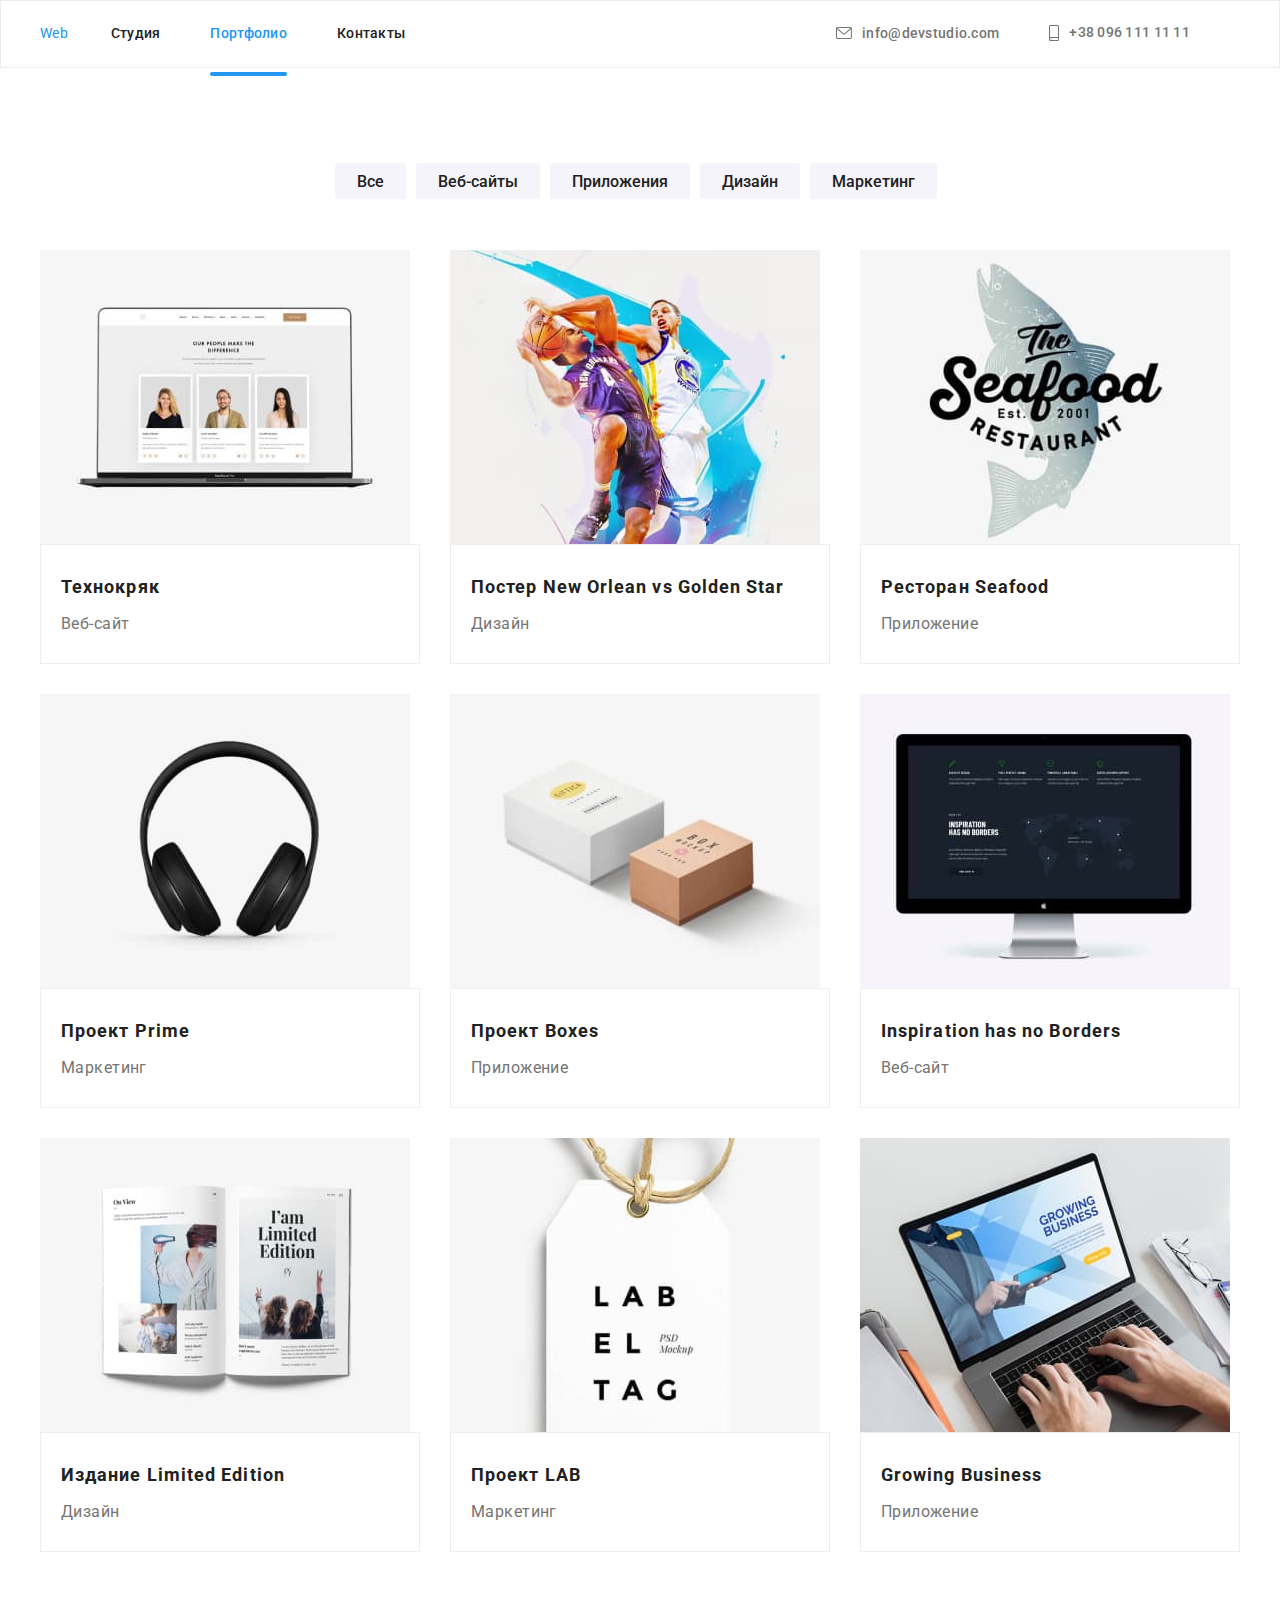
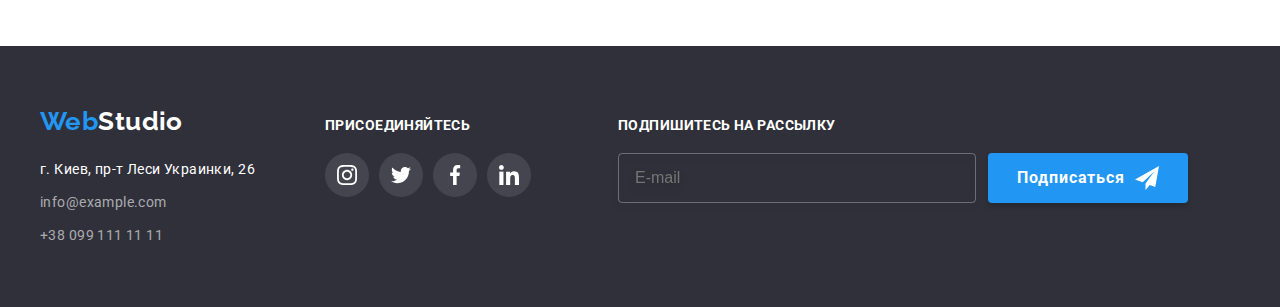
==== commit 1af38fd2: "add bem" ====
--- a/portfolio.html
+++ b/portfolio.html
@@ -25,46 +25,46 @@
   <body>
     <!-- HEADER -->
     <header class="header">
-      <div class="container header-container">
+      <div class="container header__container">
         <!--NAVIGATION-->
         <nav class="menu-nav">
           <!--LOGO-->
           <a class="logo-header link animate__fadeIn" href="/index.html">
-            <span class="logo-word">Web</span>Studio
+            <span class="logo__word">Web</span>Studio
           </a>
           <!--MENU-->
           <ul class="menu list">
-            <li class="menu-item">
+            <li class="menu__item">
               <a class="menu-link link" href="./index.html">Студия</a>
             </li>
-            <li class="menu-item">
-              <a class="menu-link link portfolio current" href="./portfolio.html"
-                >Портфолио</a
-              >
-            </li>
-            <li class="menu-item">
+            <li class="menu__item">
+              <a class="menu-link link portfolio current" href="./portfolio.html">
+                Портфолио
+                </a>
+            </li>
+            <li class="menu__item">
               <a class="menu-link link" href="http://">Контакты</a>
             </li>
           </ul>
         </nav>
 
         <!--CONTACTS-->
-        <ul class="contact-list list">
-          <li>
-            <a class="mail-link link" href="mailto:info@devstudio.com"
-              ><svg class="mail-icon">
+        <ul class="contact list">
+          <li class="contact__list">
+            <a class="mail-link link" href="mailto:info@devstudio.com">
+              <svg class="mail-icon">
                 <use href="./images/sprite.svg#icon-envelope"></use>
               </svg>
-              info@devstudio.com</a
-            >
+              info@devstudio.com
+              </a>
           </li>
-          <li>
-            <a class="tel-link link" href="tel:++380961111111"
-              ><svg class="smartphone-icon">
+          <li class="contact__list">
+            <a class="tel-link link" href="tel:++380961111111">
+              <svg class="smartphone-icon">
                 <use href="./images/sprite.svg#icon-smartphone"></use>
               </svg>
-              +38 096 111 11 11</a
-            >
+              +38 096 111 11 11
+              </a>
           </li>
         </ul>
       </div>
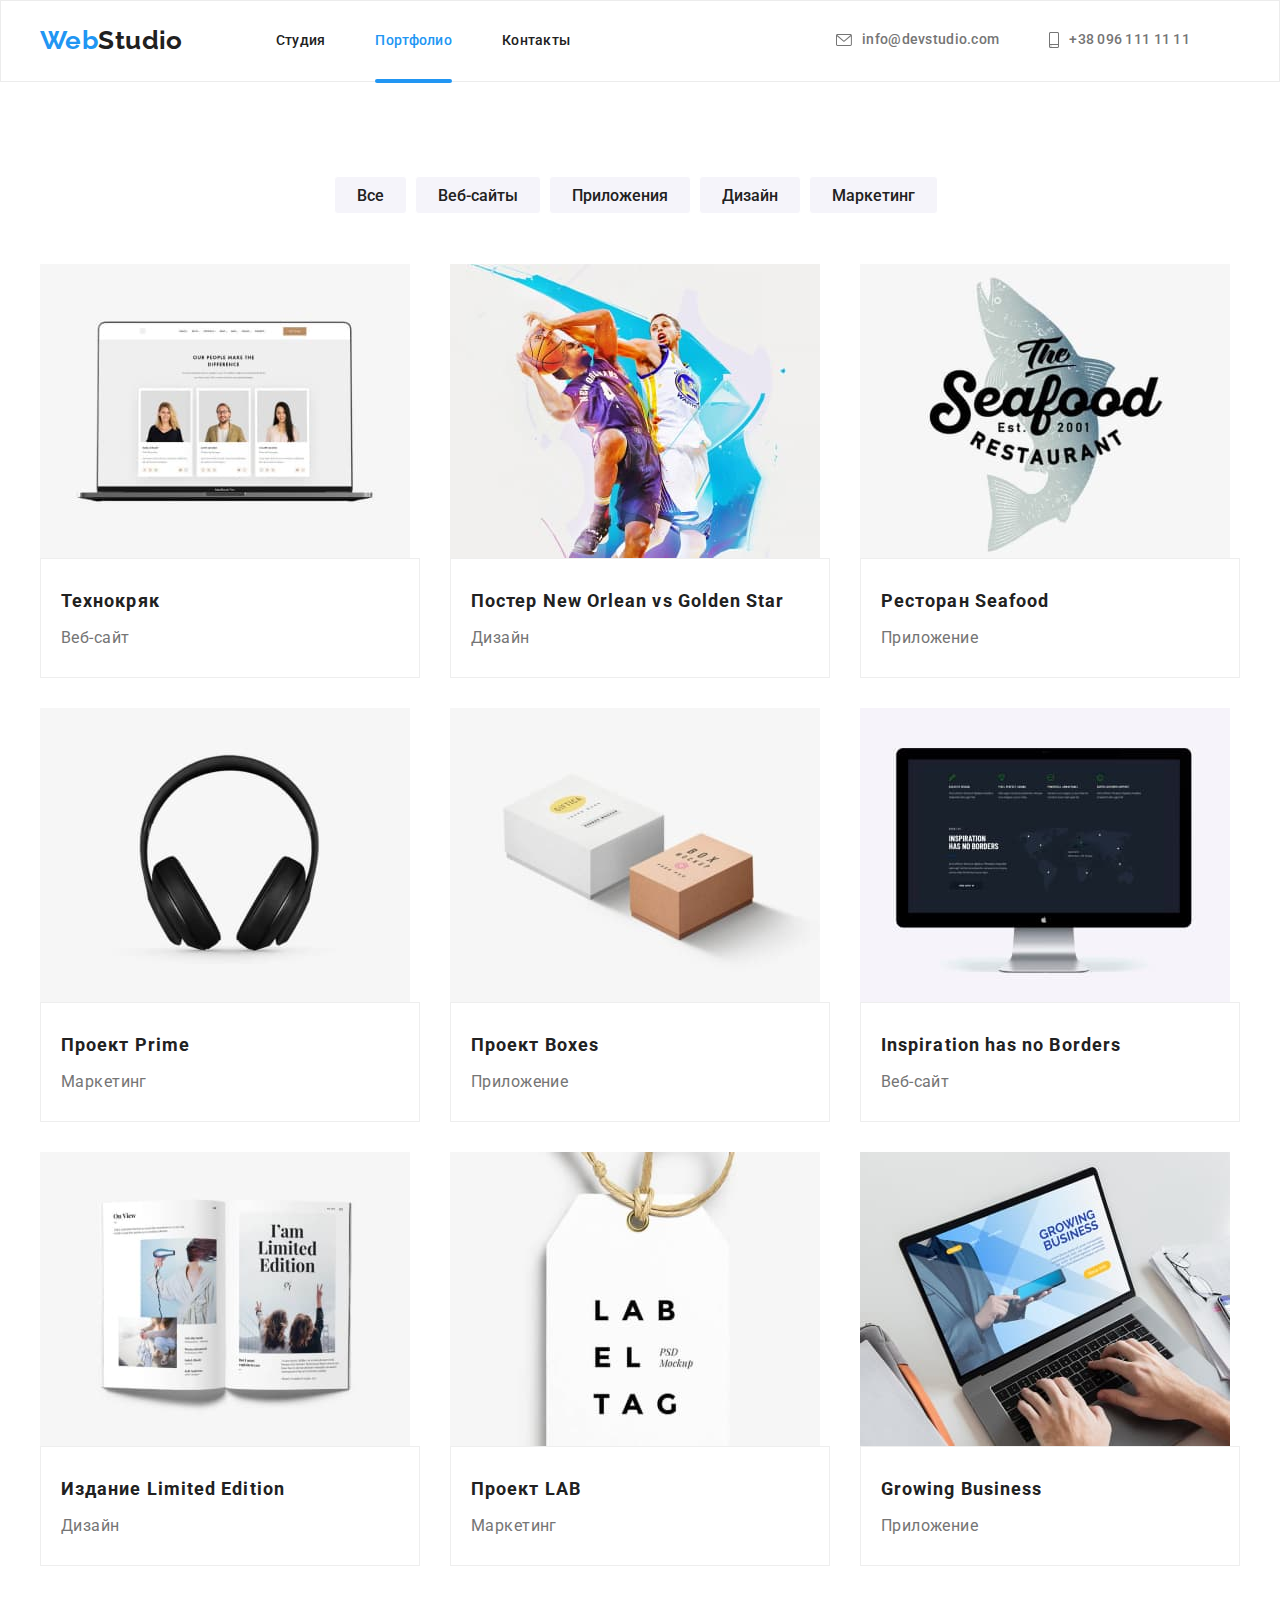
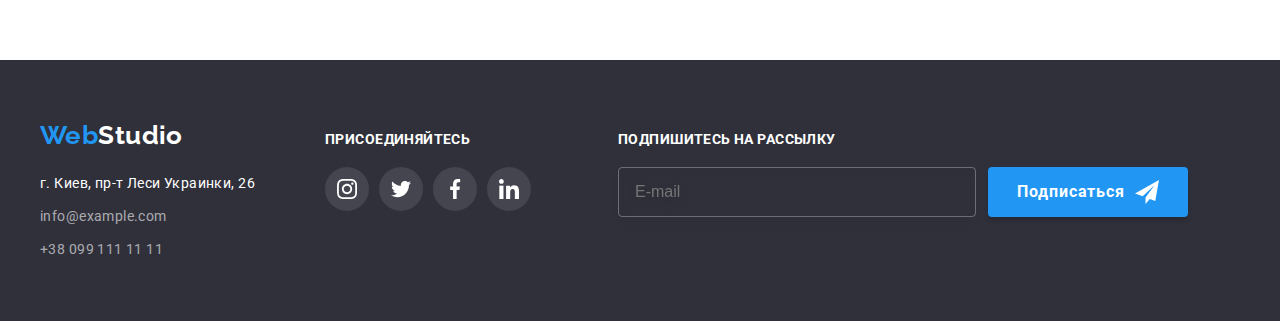
==== commit a710a885: "logo" ====
--- a/portfolio.html
+++ b/portfolio.html
@@ -29,7 +29,7 @@
         <!--NAVIGATION-->
         <nav class="menu-nav">
           <!--LOGO-->
-          <a class="logo-header link animate__fadeIn" href="/index.html">
+          <a class="logo link animate__fadeIn" href="/index.html">
             <span class="logo__word">Web</span>Studio
           </a>
           <!--MENU-->
